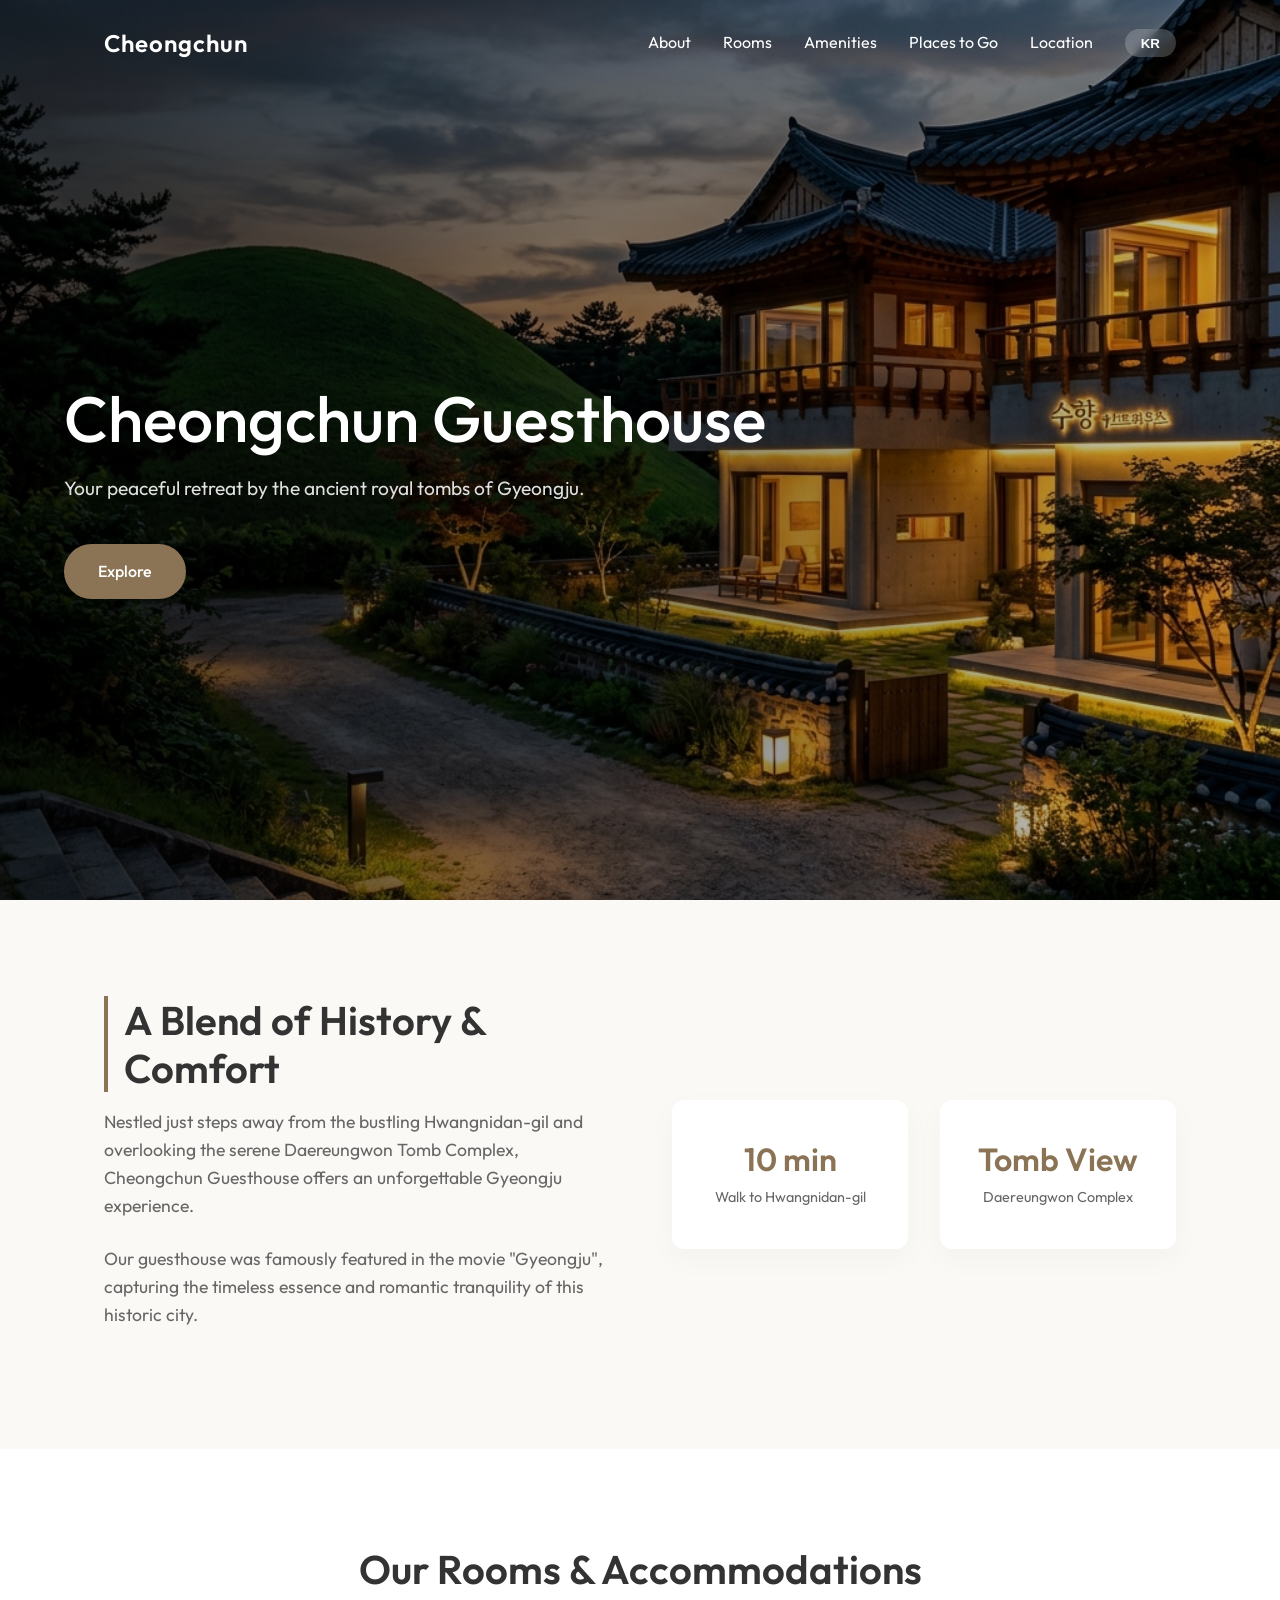
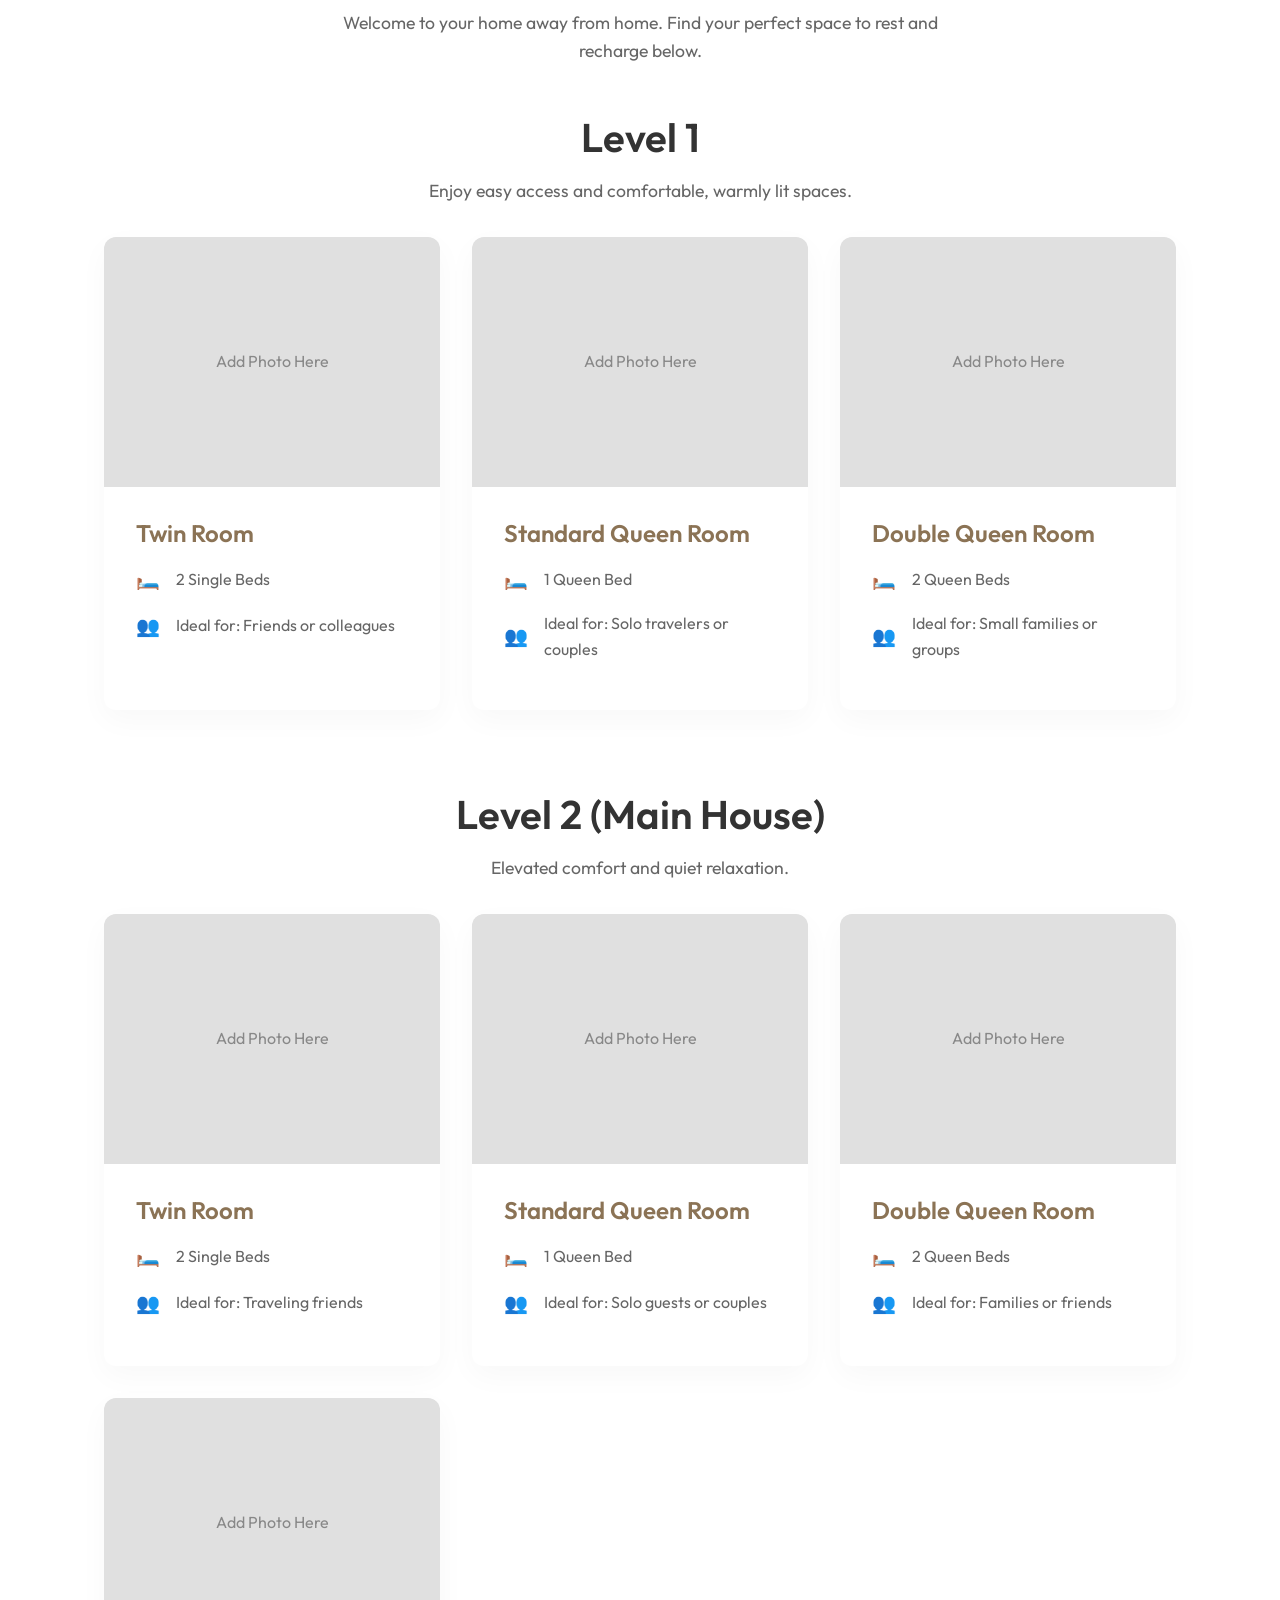
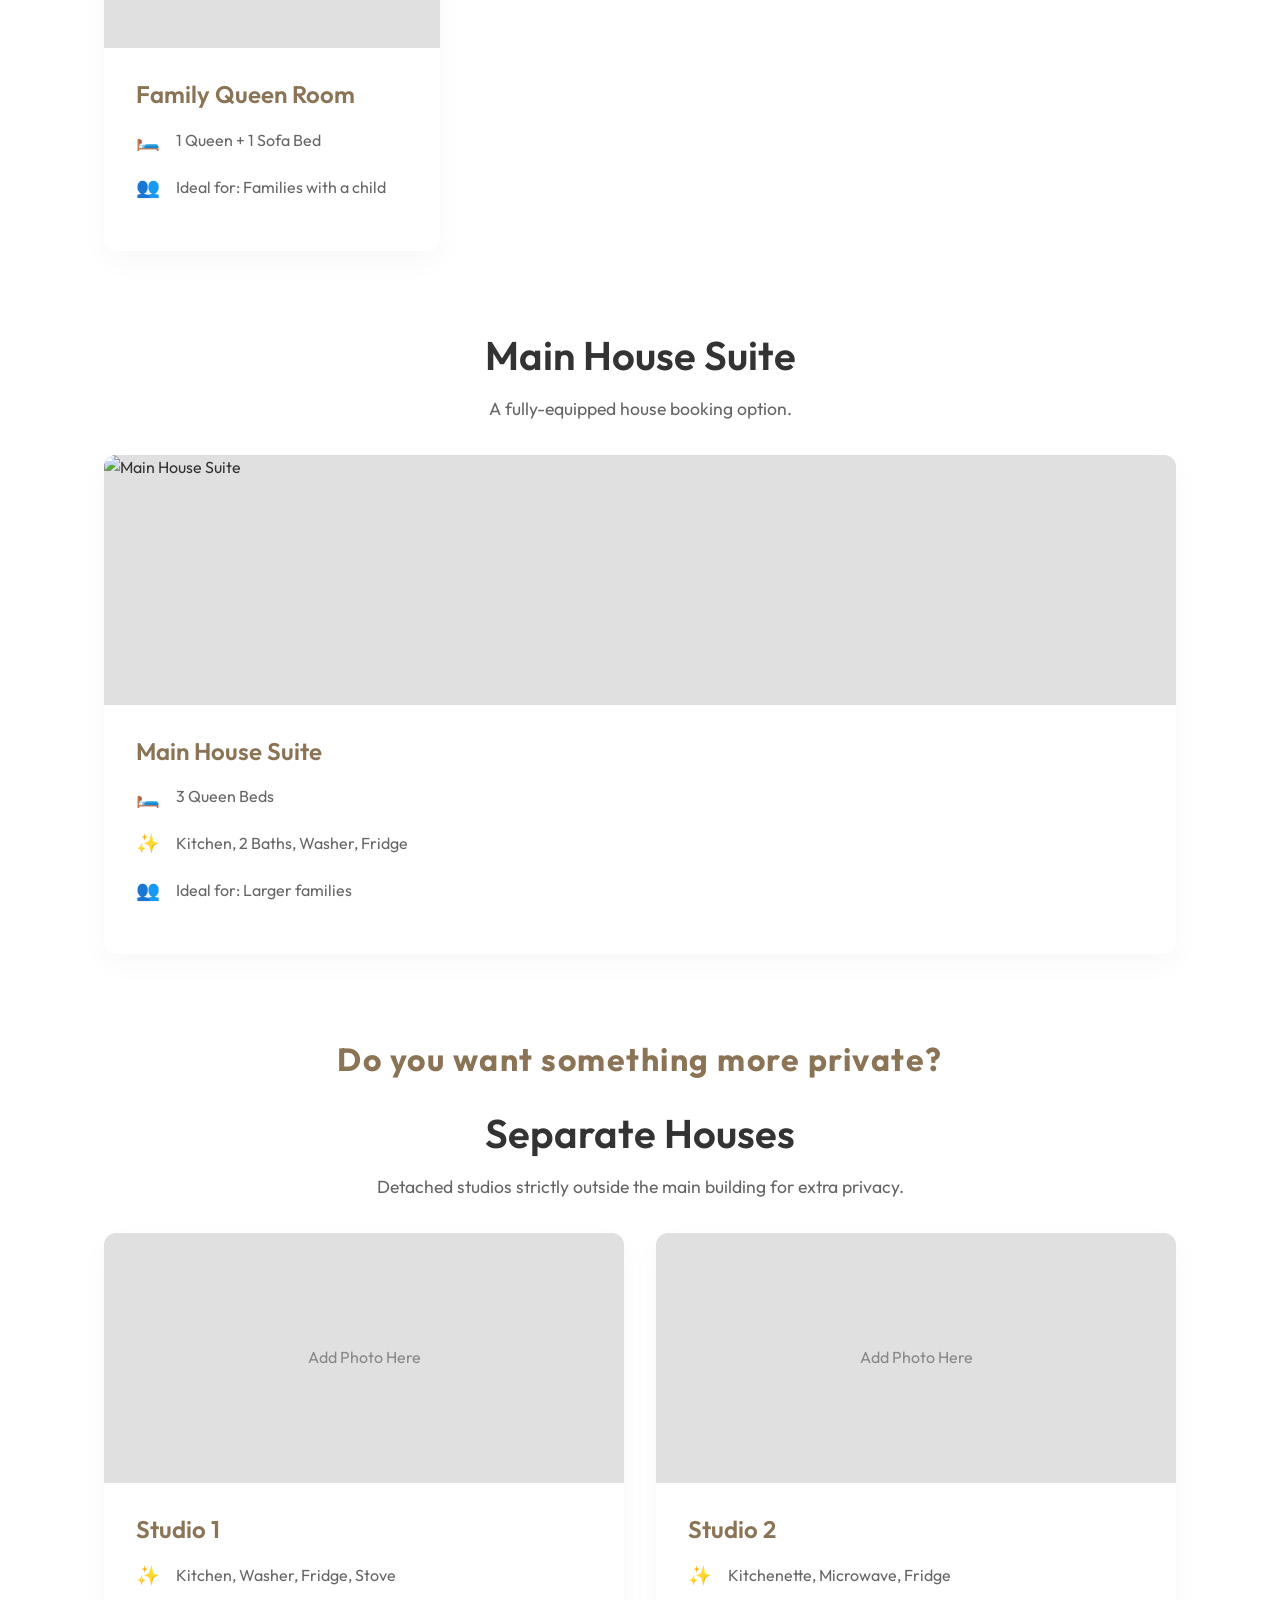
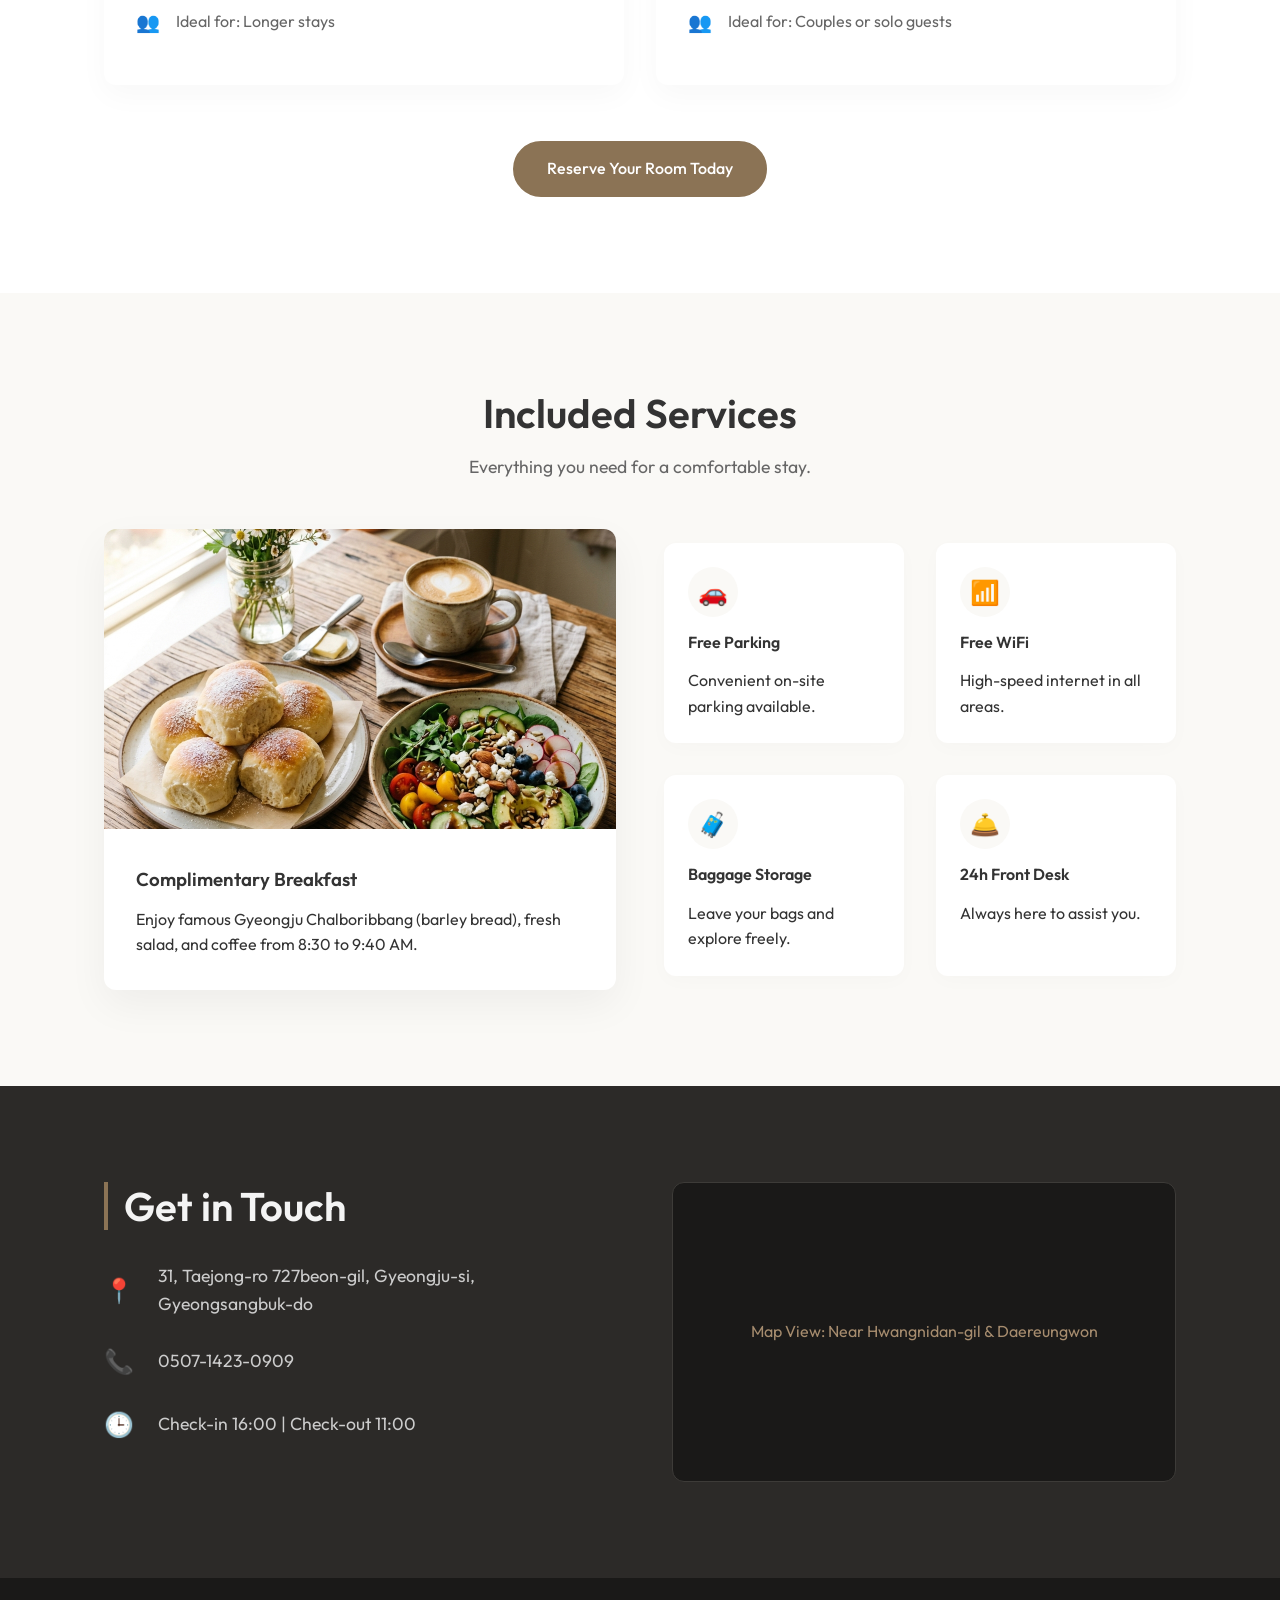
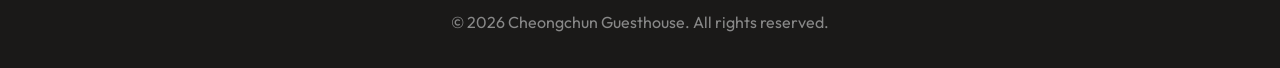
==== index.html @ 479889b6 "feat: Move recommendations to separate tab and link from nav" ====
<!DOCTYPE html>
<html lang="en">

<head>
    <meta charset="UTF-8">
    <meta name="viewport" content="width=device-width, initial-scale=1.0">
    <title>Cheongchun Guesthouse - Gyeongju | 청춘호스텔</title>
    <meta name="description"
        content="A serene, affordable guesthouse with ancient royal tomb views in Gyeongju. 황리단길 근처 가성비 좋은 숙소, 조식 제공.">
    <link rel="preconnect" href="https://fonts.googleapis.com">
    <link rel="preconnect" href="https://fonts.gstatic.com" crossorigin>
    <link
        href="https://fonts.googleapis.com/css2?family=Outfit:wght@300;400;500;600&family=Noto+Sans+KR:wght@300;400;500;700&display=swap"
        rel="stylesheet">
    <link rel="stylesheet" href="styles.css?v=1.1">
</head>

<body>

    <!-- Navigation -->
    <nav class="navbar hidden-on-load">
        <div class="nav-container">
            <div class="logo">
                <span data-i18n="nav.logo">Cheongchun</span>
            </div>
            <div class="nav-links">
                <a href="#about" data-i18n="nav.about">About</a>
                <a href="#rooms" data-i18n="nav.rooms">Rooms</a>
                <a href="#amenities" data-i18n="nav.amenities">Amenities</a>
                <a href="recommendations.html" target="_blank" data-i18n="nav.recom">Places to Go</a>
                <a href="#contact" data-i18n="nav.contact">Location</a>
                <button id="lang-toggle" class="lang-btn">KR</button>
            </div>
            <!-- Mobile Menu Toggle -->
            <button class="mobile-menu-btn" aria-label="Toggle Menu">
                <span></span>
                <span></span>
                <span></span>
            </button>
        </div>
        <!-- Mobile Dropdown -->
        <div class="mobile-nav">
            <a href="#about" data-i18n="nav.about">About</a>
            <a href="#rooms" data-i18n="nav.rooms">Rooms</a>
            <a href="#amenities" data-i18n="nav.amenities">Amenities</a>
            <a href="recommendations.html" target="_blank" data-i18n="nav.recom">Places to Go</a>
            <a href="#contact" data-i18n="nav.contact">Location</a>
        </div>
    </nav>

    <!-- Hero Section -->
    <header class="hero" id="home">
        <div class="hero-bg">
            <img src="assets/hero.png" alt="Cheongchun Guesthouse View" loading="lazy">
            <div class="overlay"></div>
        </div>
        <div class="hero-content">
            <h1 class="fade-up" data-i18n="hero.title">Cheongchun Guesthouse</h1>
            <p class="fade-up delay-1" data-i18n="hero.subtitle">Your peaceful retreat by the ancient royal tombs of
                Gyeongju.</p>
            <a href="#about" class="btn fade-up delay-2" data-i18n="hero.cta">Explore</a>
        </div>
    </header>

    <!-- About Section -->
    <section id="about" class="section about-section">
        <div class="container">
            <div class="about-grid">
                <div class="about-text slide-in-left">
                    <h2 class="section-title" data-i18n="about.title">A Blend of History & Comfort</h2>
                    <p data-i18n="about.p1">Nestled just steps away from the bustling Hwangnidan-gil and overlooking the
                        serene Daereungwon Tomb Complex, Cheongchun Guesthouse offers an unforgettable Gyeongju
                        experience.</p>
                    <p data-i18n="about.p2">Our guesthouse was famously featured in the movie "Gyeongju", capturing the
                        timeless essence and romantic tranquility of this historic city.</p>
                </div>
                <div class="about-stats slide-in-right">
                    <div class="stat-card">
                        <h3 data-i18n="about.stat1.val">10 min</h3>
                        <p data-i18n="about.stat1.label">Walk to Hwangnidan-gil</p>
                    </div>
                    <div class="stat-card">
                        <h3 data-i18n="about.stat2.val">Tomb View</h3>
                        <p data-i18n="about.stat2.label">Daereungwon Complex</p>
                    </div>
                </div>
            </div>
        </div>
    </section>

    <!-- Rooms Section -->
    <section id="rooms" class="section bg-light">
        <div class="container">
            <div class="text-center fade-in">
                <h2 class="section-title" data-i18n="rooms.title">Our Rooms & Accommodations</h2>
                <p class="section-subtitle" data-i18n="rooms.subtitle">Welcome to your home away from home. Find your
                    perfect space to rest and recharge below.</p>
            </div>

            <div class="room-group fade-up">
                <div class="text-center">
                    <h3 class="section-title text-center" data-i18n="rooms.level1.title"
                        style="border-left: none; padding-left: 0;">Level 1</h3>
                    <p class="section-subtitle" data-i18n="rooms.level1.desc" style="margin-bottom: 2rem;">Enjoy easy
                        access and comfortable, warmly lit spaces.</p>
                </div>
                <div class="rooms-grid"
                    style="display: grid; gap: 2rem; grid-template-columns: repeat(auto-fit, minmax(300px, 1fr));">
                    <div class="room-single-card">
                        <div class="room-single-image">
                            <!-- <img src="assets/level1-twin.jpg" alt="Twin Room"> -->
                            <span data-i18n="rooms.img_placeholder">Add Photo Here</span>
                        </div>
                        <div class="room-single-info">
                            <h4 data-i18n="rooms.l1.twin.title">Twin Room</h4>
                            <ul class="room-features" style="margin-bottom: 0;">
                                <li><span class="icon">🛏️</span> <span data-i18n="rooms.l1.twin.beds">2 Single
                                        Beds</span></li>
                                <li><span class="icon">👥</span> <span data-i18n="rooms.l1.twin.ideal">Ideal for:
                                        Friends or colleagues</span></li>
                            </ul>
                        </div>
                    </div>
                    <div class="room-single-card">
                        <div class="room-single-image">
                            <!-- <img src="assets/level1-sq.jpg" alt="Standard Queen Room"> -->
                            <span data-i18n="rooms.img_placeholder">Add Photo Here</span>
                        </div>
                        <div class="room-single-info">
                            <h4 data-i18n="rooms.l1.sq.title">Standard Queen Room</h4>
                            <ul class="room-features" style="margin-bottom: 0;">
                                <li><span class="icon">🛏️</span> <span data-i18n="rooms.l1.sq.beds">1 Queen Bed</span>
                                </li>
                                <li><span class="icon">👥</span> <span data-i18n="rooms.l1.sq.ideal">Ideal for: Solo
                                        travelers or couples</span></li>
                            </ul>
                        </div>
                    </div>
                    <div class="room-single-card">
                        <div class="room-single-image">
                            <!-- <img src="assets/level1-dq.jpg" alt="Double Queen Room"> -->
                            <span data-i18n="rooms.img_placeholder">Add Photo Here</span>
                        </div>
                        <div class="room-single-info">
                            <h4 data-i18n="rooms.l1.dq.title">Double Queen Room</h4>
                            <ul class="room-features" style="margin-bottom: 0;">
                                <li><span class="icon">🛏️</span> <span data-i18n="rooms.l1.dq.beds">2 Queen Beds</span>
                                </li>
                                <li><span class="icon">👥</span> <span data-i18n="rooms.l1.dq.ideal">Ideal for: Small
                                        families or groups</span></li>
                            </ul>
                        </div>
                    </div>
                </div>
            </div>

            <div class="room-group fade-up">
                <div class="text-center">
                    <h3 class="section-title text-center" data-i18n="rooms.level2.title"
                        style="border-left: none; padding-left: 0;">Level 2 (Main House)</h3>
                    <p class="section-subtitle" data-i18n="rooms.level2.desc" style="margin-bottom: 2rem;">Elevated
                        comfort and quiet relaxation.</p>
                </div>
                <div class="rooms-grid"
                    style="display: grid; gap: 2rem; grid-template-columns: repeat(auto-fit, minmax(300px, 1fr));">
                    <div class="room-single-card">
                        <div class="room-single-image">
                            <!-- <img src="assets/level2-twin.jpg" alt="Twin Room"> -->
                            <span data-i18n="rooms.img_placeholder">Add Photo Here</span>
                        </div>
                        <div class="room-single-info">
                            <h4 data-i18n="rooms.l2.twin.title">Twin Room</h4>
                            <ul class="room-features" style="margin-bottom: 0;">
                                <li><span class="icon">🛏️</span> <span data-i18n="rooms.l2.twin.beds">2 Single
                                        Beds</span></li>
                                <li><span class="icon">👥</span> <span data-i18n="rooms.l2.twin.ideal">Ideal for:
                                        Traveling friends</span></li>
                            </ul>
                        </div>
                    </div>
                    <div class="room-single-card">
                        <div class="room-single-image">
                            <!-- <img src="assets/level2-sq.jpg" alt="Standard Queen Room"> -->
                            <span data-i18n="rooms.img_placeholder">Add Photo Here</span>
                        </div>
                        <div class="room-single-info">
                            <h4 data-i18n="rooms.l2.sq.title">Standard Queen Room</h4>
                            <ul class="room-features" style="margin-bottom: 0;">
                                <li><span class="icon">🛏️</span> <span data-i18n="rooms.l2.sq.beds">1 Queen Bed</span>
                                </li>
                                <li><span class="icon">👥</span> <span data-i18n="rooms.l2.sq.ideal">Ideal for: Solo
                                        guests or couples</span></li>
                            </ul>
                        </div>
                    </div>
                    <div class="room-single-card">
                        <div class="room-single-image">
                            <!-- <img src="assets/level2-dq.jpg" alt="Double Queen Room"> -->
                            <span data-i18n="rooms.img_placeholder">Add Photo Here</span>
                        </div>
                        <div class="room-single-info">
                            <h4 data-i18n="rooms.l2.dq.title">Double Queen Room</h4>
                            <ul class="room-features" style="margin-bottom: 0;">
                                <li><span class="icon">🛏️</span> <span data-i18n="rooms.l2.dq.beds">2 Queen Beds</span>
                                </li>
                                <li><span class="icon">👥</span> <span data-i18n="rooms.l2.dq.ideal">Ideal for: Families
                                        or friends</span></li>
                            </ul>
                        </div>
                    </div>
                    <div class="room-single-card">
                        <div class="room-single-image">
                            <!-- <img src="assets/level2-fq.jpg" alt="Family Queen Room"> -->
                            <span data-i18n="rooms.img_placeholder">Add Photo Here</span>
                        </div>
                        <div class="room-single-info">
                            <h4 data-i18n="rooms.l2.fq.title">Family Queen Room</h4>
                            <ul class="room-features" style="margin-bottom: 0;">
                                <li><span class="icon">🛏️</span> <span data-i18n="rooms.l2.fq.beds">1 Queen + 1 Sofa
                                        Bed</span></li>
                                <li><span class="icon">👥</span> <span data-i18n="rooms.l2.fq.ideal">Ideal for: Families
                                        with a child</span></li>
                            </ul>
                        </div>
                    </div>
                </div>
            </div>

            <div class="room-group fade-up">
                <div class="text-center">
                    <h3 class="section-title text-center" data-i18n="rooms.house.title"
                        style="border-left: none; padding-left: 0;">Main House Suite</h3>
                    <p class="section-subtitle" data-i18n="rooms.house.desc" style="margin-bottom: 2rem;">A
                        fully-equipped house booking option.</p>
                </div>
                <div class="rooms-grid"
                    style="display: grid; gap: 2rem; grid-template-columns: repeat(auto-fit, minmax(300px, 1fr));">
                    <div class="room-single-card">
                        <div class="room-single-image">
                            <img src="assets/cat.png" alt="Main House Suite">
                            <span data-i18n="rooms.img_placeholder">Add Photo Here</span>
                        </div>
                        <div class="room-single-info">
                            <h4 data-i18n="rooms.house.title">Main House Suite</h4>
                            <ul class="room-features" style="margin-bottom: 0;">
                                <li><span class="icon">🛏️</span> <span data-i18n="rooms.house.beds">3 Queen Beds</span>
                                </li>
                                <li><span class="icon">✨</span> <span data-i18n="rooms.house.feats">Kitchen, 2 Baths,
                                        Washer, Fridge</span></li>
                                <li><span class="icon">👥</span> <span data-i18n="rooms.house.ideal">Ideal for: Larger
                                        families</span></li>
                            </ul>
                        </div>
                    </div>
                </div>
            </div>

            <div class="room-group fade-up" style="margin-bottom: 0; margin-top: 4rem;">
                <div class="text-center">
                    <p style="font-size: 2rem; color: var(--primary); font-weight: 700; letter-spacing: 1.5px; margin-bottom: 1.5rem;"
                        data-i18n="rooms.separate.prompt">Do you want something more private?</p>
                    <h3 class="section-title text-center" data-i18n="rooms.separate.title"
                        style="border-left: none; padding-left: 0;">Separate Houses</h3>
                    <p class="section-subtitle" data-i18n="rooms.separate.desc" style="margin-bottom: 2rem;">Detached
                        studios strictly outside the main building for extra privacy.</p>
                </div>
                <div class="rooms-grid"
                    style="display: grid; gap: 2rem; grid-template-columns: repeat(auto-fit, minmax(300px, 1fr));">
                    <div class="room-single-card">
                        <div class="room-single-image">
                            <!-- <img src="assets/studio1.jpg" alt="Studio 1"> -->
                            <span data-i18n="rooms.img_placeholder">Add Photo Here</span>
                        </div>
                        <div class="room-single-info">
                            <h4 data-i18n="rooms.sep.s1.title">Studio 1</h4>
                            <ul class="room-features" style="margin-bottom: 0;">
                                <li><span class="icon">✨</span> <span data-i18n="rooms.sep.s1.feats">Kitchen, Washer,
                                        Fridge, Stove</span></li>
                                <li><span class="icon">👥</span> <span data-i18n="rooms.sep.s1.ideal">Ideal for: Longer
                                        stays</span></li>
                            </ul>
                        </div>
                    </div>
                    <div class="room-single-card">
                        <div class="room-single-image">
                            <!-- <img src="assets/studio2.jpg" alt="Studio 2"> -->
                            <span data-i18n="rooms.img_placeholder">Add Photo Here</span>
                        </div>
                        <div class="room-single-info">
                            <h4 data-i18n="rooms.sep.s2.title">Studio 2</h4>
                            <ul class="room-features" style="margin-bottom: 0;">
                                <li><span class="icon">✨</span> <span data-i18n="rooms.sep.s2.feats">Kitchenette,
                                        Microwave, Fridge</span></li>
                                <li><span class="icon">👥</span> <span data-i18n="rooms.sep.s2.ideal">Ideal for: Couples
                                        or solo guests</span></li>
                            </ul>
                        </div>
                    </div>
                </div>
            </div>

            <div class="text-center mt-4 fade-up delay-1">
                <a href="#contact" class="btn" style="margin-top: 2rem;" data-i18n="rooms.book_btn">Reserve Your Room
                    Today</a>
            </div>
        </div>
    </section>

    <!-- Amenities Section -->
    <section id="amenities" class="section">
        <div class="container">
            <div class="text-center fade-in">
                <h2 class="section-title" data-i18n="amenities.title">Included Services</h2>
                <p class="section-subtitle" data-i18n="amenities.subtitle">Everything you need for a comfortable stay.
                </p>
            </div>

            <div class="amenities-grid">
                <!-- Breakfast Card -->
                <div class="amenity-card fade-up">
                    <img src="assets/breakfast.png" alt="Free Breakfast" class="amenity-img" loading="lazy">
                    <div class="amenity-info">
                        <h3 data-i18n="amenities.bf.title">Complimentary Breakfast</h3>
                        <p data-i18n="amenities.bf.desc">Enjoy famous Gyeongju Chalboribbang (barley bread), fresh
                            salad, and coffee from 8:30 to 9:40 AM.</p>
                    </div>
                </div>

                <div class="amenities-list fade-up delay-1">
                    <div class="amenity-item">
                        <div class="icon-circle">🚗</div>
                        <h4 data-i18n="amenities.list1.title">Free Parking</h4>
                        <p data-i18n="amenities.list1.desc">Convenient on-site parking available.</p>
                    </div>
                    <div class="amenity-item">
                        <div class="icon-circle">📶</div>
                        <h4 data-i18n="amenities.list2.title">Free WiFi</h4>
                        <p data-i18n="amenities.list2.desc">High-speed internet in all areas.</p>
                    </div>
                    <div class="amenity-item">
                        <div class="icon-circle">🧳</div>
                        <h4 data-i18n="amenities.list3.title">Baggage Storage</h4>
                        <p data-i18n="amenities.list3.desc">Leave your bags and explore freely.</p>
                    </div>
                    <div class="amenity-item">
                        <div class="icon-circle">🛎️</div>
                        <h4 data-i18n="amenities.list4.title">24h Front Desk</h4>
                        <p data-i18n="amenities.list4.desc">Always here to assist you.</p>
                    </div>
                </div>
            </div>
        </div>
    </section>

    <!-- Contact & Location Section -->
    <section id="contact" class="section bg-dark text-light">
        <div class="container">
            <div class="contact-grid">
                <div class="contact-info fade-up">
                    <h2 class="section-title text-light" data-i18n="contact.title">Get in Touch</h2>
                    <ul class="contact-list">
                        <li>
                            <span class="icon">📍</span>
                            <span data-i18n="contact.address">31, Taejong-ro 727beon-gil, Gyeongju-si,
                                Gyeongsangbuk-do</span>
                        </li>
                        <li>
                            <span class="icon">📞</span>
                            <span>0507-1423-0909</span>
                        </li>
                        <li>
                            <span class="icon">🕒</span>
                            <span data-i18n="contact.time">Check-in 16:00 | Check-out 11:00</span>
                        </li>
                    </ul>
                </div>
                <div class="map-container fade-up delay-1">
                    <!-- Placeholder map styling to avoid real API keys -->
                    <div class="map-placeholder">
                        <span data-i18n="contact.map">Map View: Near Hwangnidan-gil & Daereungwon</span>
                    </div>
                </div>
            </div>
        </div>
    </section>

    <!-- Footer -->
    <footer class="footer">
        <div class="container text-center">
            <p>&copy; <span id="year"></span> Cheongchun Guesthouse. All rights reserved.</p>
        </div>
    </footer>

    <script src="script.js"></script>
</body>

</html>
---- styles.css ----
/* Base Variables */
:root {
    --primary: #8b7355;      /* Warm Wood accent */
    --primary-light: #a68c6e;
    --primary-dark: #6e5a42;
    --bg-main: #faf9f6;      /* Serene Ivory */
    --bg-light: #ffffff;
    --bg-dark: #2c2a28;      /* Deep Slate for footer/contact */
    --text-main: #333333;
    --text-light: #666666;
    --text-inverse: #f4f4f4;
    
    --font-en: 'Outfit', sans-serif;
    --font-kr: 'Noto Sans KR', sans-serif;
    
    --transition: 0.4s cubic-bezier(0.25, 0.8, 0.25, 1);
    --border-radius: 12px;
}

* {
    margin: 0;
    padding: 0;
    box-sizing: border-box;
}

html {
    scroll-behavior: smooth;
}

body {
    font-family: var(--font-en); /* Fallbacks combined in elements if needed */
    color: var(--text-main);
    background-color: var(--bg-main);
    line-height: 1.6;
    overflow-x: hidden;
}

.kr-mode {
    font-family: var(--font-kr);
}
.kr-mode .nav-links a {
    font-weight: 500;
}

/* Typography Utilities */
h1, h2, h3, h4 {
    font-weight: 600;
    margin-bottom: 1rem;
    line-height: 1.2;
}

.text-center { text-align: center; }
.text-light { color: var(--text-inverse); }
.mt-4 { margin-top: 1.5rem; }

/* Container */
.container {
    max-width: 1200px;
    margin: 0 auto;
    padding: 0 5%;
}

.section {
    padding: 6rem 0;
}

.section-title {
    font-size: 2.5rem;
    margin-bottom: 1rem;
    border-left: 4px solid var(--primary);
    padding-left: 1rem;
}
.text-center .section-title {
    border-left: none;
    padding-left: 0;
}

.section-subtitle {
    color: var(--text-light);
    font-size: 1.1rem;
    max-width: 600px;
    margin: 0 auto 3rem auto;
}

/* Backgrounds */
.bg-light { background-color: var(--bg-light); }
.bg-dark { background-color: var(--bg-dark); }

/* Buttons */
.btn {
    display: inline-block;
    padding: 0.8rem 2rem;
    background-color: var(--primary);
    color: white;
    text-decoration: none;
    border-radius: 50px;
    font-weight: 500;
    transition: var(--transition);
    border: 2px solid var(--primary);
    cursor: pointer;
}

.btn:hover {
    background-color: transparent;
    color: var(--primary);
}

.outline-btn {
    background-color: transparent;
    color: var(--primary);
}
.outline-btn:hover {
    background-color: var(--primary);
    color: white;
}

/* Navigation */
.navbar {
    position: fixed;
    top: 0;
    left: 0;
    width: 100%;
    z-index: 1000;
    transition: var(--transition);
    padding: 1.5rem 0;
}

.navbar.scrolled {
    background: rgba(255, 255, 255, 0.9);
    backdrop-filter: blur(10px);
    padding: 1rem 0;
    box-shadow: 0 4px 20px rgba(0,0,0,0.05);
}

.navbar.scrolled .logo,
.navbar.scrolled .nav-links a,
.navbar.scrolled .lang-btn {
    color: var(--text-main);
}

.nav-container {
    display: flex;
    justify-content: space-between;
    align-items: center;
    max-width: 1200px;
    margin: 0 auto;
    padding: 0 5%;
}

.logo {
    font-size: 1.5rem;
    font-weight: 600;
    color: white;
    letter-spacing: 1px;
    transition: var(--transition);
}

.nav-links {
    display: flex;
    align-items: center;
    gap: 2rem;
}

.nav-links a {
    color: white;
    text-decoration: none;
    font-weight: 400;
    transition: var(--transition);
    position: relative;
}

.nav-links a::after {
    content: '';
    position: absolute;
    bottom: -5px;
    left: 0;
    width: 0;
    height: 2px;
    background-color: var(--primary);
    transition: var(--transition);
}

.nav-links a:hover::after {
    width: 100%;
}

.lang-btn {
    background: rgba(255,255,255,0.2);
    border: none;
    color: white;
    padding: 0.4rem 1rem;
    border-radius: 20px;
    cursor: pointer;
    font-weight: 600;
    backdrop-filter: blur(5px);
    transition: var(--transition);
}
.navbar.scrolled .lang-btn {
    background: rgba(0,0,0,0.05);
}
.lang-btn:hover {
    background: var(--primary);
    color: white !important;
}

.mobile-menu-btn {
    display: none;
    background: none;
    border: none;
    cursor: pointer;
}
.mobile-menu-btn span {
    display: block;
    width: 25px;
    height: 3px;
    background-color: white;
    margin: 5px 0;
    transition: var(--transition);
}
.navbar.scrolled .mobile-menu-btn span { background-color: var(--text-main); }

.mobile-nav {
    position: absolute;
    top: 100%;
    left: 0;
    width: 100%;
    background: white;
    padding: 1rem 5%;
    display: none;
    box-shadow: 0 10px 20px rgba(0,0,0,0.05);
}
.mobile-nav.active {
    display: flex;
    flex-direction: column;
    gap: 1.5rem;
}
.mobile-nav a {
    color: var(--text-main);
    text-decoration: none;
    font-weight: 500;
}

/* Hero Section */
.hero {
    height: 100vh;
    position: relative;
    display: flex;
    align-items: center;
    padding: 0 5%;
}

.hero-bg {
    position: absolute;
    top: 0;
    left: 0;
    width: 100%;
    height: 100%;
    z-index: -1;
}

.hero-bg img {
    width: 100%;
    height: 100%;
    object-fit: cover;
}

.overlay {
    position: absolute;
    top: 0;
    left: 0;
    width: 100%;
    height: 100%;
    background: linear-gradient(to right, rgba(0,0,0,0.7), rgba(0,0,0,0.2));
}

.hero-content {
    max-width: 800px;
    color: white;
    margin-top: 5rem;
}

.hero-content h1 {
    font-size: 4rem;
    margin-bottom: 1rem;
    font-weight: 500;
}

.hero-content p {
    font-size: 1.2rem;
    margin-bottom: 2.5rem;
    color: #e0e0e0;
}

/* About Section */
.about-grid {
    display: grid;
    grid-template-columns: 1fr 1fr;
    gap: 4rem;
    align-items: center;
}

.about-text p {
    margin-bottom: 1.5rem;
    color: var(--text-light);
    font-size: 1.1rem;
}

.about-stats {
    display: grid;
    grid-template-columns: 1fr 1fr;
    gap: 2rem;
}

.stat-card {
    background: white;
    padding: 2.5rem 1.5rem;
    border-radius: var(--border-radius);
    text-align: center;
    box-shadow: 0 10px 30px rgba(0,0,0,0.03);
    transition: var(--transition);
}

.stat-card:hover {
    transform: translateY(-10px);
    box-shadow: 0 15px 40px rgba(0,0,0,0.08);
}

.stat-card h3 {
    font-size: 2rem;
    color: var(--primary);
    margin-bottom: 0.5rem;
}

.stat-card p {
    color: var(--text-light);
    font-size: 0.9rem;
}

/* Rooms Section */
.room-showcase {
    display: grid;
    grid-template-columns: 3fr 2fr;
    background: white;
    border-radius: var(--border-radius);
    overflow: hidden;
    box-shadow: 0 15px 40px rgba(0,0,0,0.05);
}

.room-image {
    height: 450px;
    overflow: hidden;
}

.room-image img {
    width: 100%;
    height: 100%;
    object-fit: cover;
    transition: transform 0.8s ease;
}

.room-showcase:hover .room-image img {
    transform: scale(1.05);
}

.room-details {
    padding: 3rem;
    display: flex;
    flex-direction: column;
    justify-content: center;
}

.room-details h3 {
    font-size: 2rem;
    margin-bottom: 0.5rem;
}

.price {
    color: var(--primary);
    font-weight: 500;
    font-size: 1.2rem;
    margin-bottom: 2rem;
}

.room-features {
    list-style: none;
    margin-bottom: 2rem;
}

.room-features li {
    display: flex;
    align-items: center;
    margin-bottom: 1rem;
    color: var(--text-light);
}

.room-features .icon {
    margin-right: 1rem;
    font-size: 1.2rem;
}

.room-group {
    margin-bottom: 5rem;
}

.room-single-card {
    background: white;
    border-radius: var(--border-radius);
    overflow: hidden;
    box-shadow: 0 10px 30px rgba(0,0,0,0.03);
    transition: var(--transition);
}

.room-single-card:hover {
    transform: translateY(-5px);
    box-shadow: 0 15px 40px rgba(0,0,0,0.08);
}

.room-single-image {
    min-height: 250px;
    background: #e0e0e0;
    position: relative;
    overflow: hidden;
}

.room-single-image span {
    position: absolute;
    top: 50%;
    left: 50%;
    transform: translate(-50%, -50%);
    z-index: 1;
    color: #888;
}

.room-single-image img ~ span {
    display: none;
}

.room-single-image img {
    width: 100%;
    height: auto;
    display: block;
    position: relative;
    z-index: 2;
    transition: transform 0.8s ease;
}

.room-single-card:hover .room-single-image img {
    transform: scale(1.05);
}

.room-single-info {
    padding: 2rem;
}

.room-single-info h4 {
    color: var(--primary);
    font-size: 1.5rem;
    margin-bottom: 1rem;
}

/* Amenities */
.amenities-grid {
    display: grid;
    grid-template-columns: 1fr 1fr;
    gap: 3rem;
    align-items: center;
}

.amenity-card {
    background: white;
    border-radius: var(--border-radius);
    overflow: hidden;
    box-shadow: 0 15px 40px rgba(0,0,0,0.05);
}

.amenity-img {
    width: 100%;
    height: 300px;
    object-fit: cover;
}

.amenity-info {
    padding: 2rem;
}

.amenities-list {
    display: grid;
    grid-template-columns: 1fr 1fr;
    gap: 2rem;
}

.amenity-item {
    background: white;
    padding: 1.5rem;
    border-radius: var(--border-radius);
    box-shadow: 0 5px 20px rgba(0,0,0,0.02);
    transition: var(--transition);
}
.amenity-item:hover {
    transform: translateY(-5px);
}

.icon-circle {
    width: 50px;
    height: 50px;
    background: var(--bg-main);
    border-radius: 50%;
    display: flex;
    align-items: center;
    justify-content: center;
    font-size: 1.5rem;
    margin-bottom: 1rem;
    color: var(--primary);
}

/* Contact */
.contact-grid {
    display: grid;
    grid-template-columns: 1fr 1fr;
    gap: 4rem;
}

.contact-list {
    list-style: none;
    margin-top: 2rem;
}

.contact-list li {
    display: flex;
    align-items: center;
    margin-bottom: 1.5rem;
    font-size: 1.1rem;
    color: #cccccc;
}

.contact-list .icon {
    font-size: 1.5rem;
    margin-right: 1.5rem;
    color: var(--primary-light);
}

.map-placeholder {
    width: 100%;
    height: 300px;
    background: #1a1918;
    border-radius: var(--border-radius);
    display: flex;
    align-items: center;
    justify-content: center;
    color: var(--primary-light);
    border: 1px solid #3d3b38;
}

/* Footer */
.footer {
    padding: 2rem 0;
    background: #1a1918;
    color: #888;
}

/* Animations */
.fade-up {
    opacity: 0;
    transform: translateY(30px);
    transition: opacity 0.8s ease, transform 0.8s ease;
}
.fade-in {
    opacity: 0;
    transition: opacity 1s ease;
}
.slide-in-left {
    opacity: 0;
    transform: translateX(-50px);
    transition: opacity 0.8s ease, transform 0.8s ease;
}
.slide-in-right {
    opacity: 0;
    transform: translateX(50px);
    transition: opacity 0.8s ease, transform 0.8s ease;
}

.fade-up.visible, .fade-in.visible, .slide-in-left.visible, .slide-in-right.visible {
    opacity: 1;
    transform: translate(0);
}

.delay-1 { transition-delay: 0.2s; }
.delay-2 { transition-delay: 0.4s; }


/* Responsive */
@media (max-width: 900px) {
    .about-grid, .room-showcase, .amenities-grid, .contact-grid {
        grid-template-columns: 1fr;
    }
    .room-image { height: 300px; }
    .hero-content h1 { font-size: 3rem; }
}

@media (max-width: 768px) {
    .nav-links { display: none; }
    .mobile-menu-btn { display: block; }
    .hero-content h1 { font-size: 2.5rem; }
}
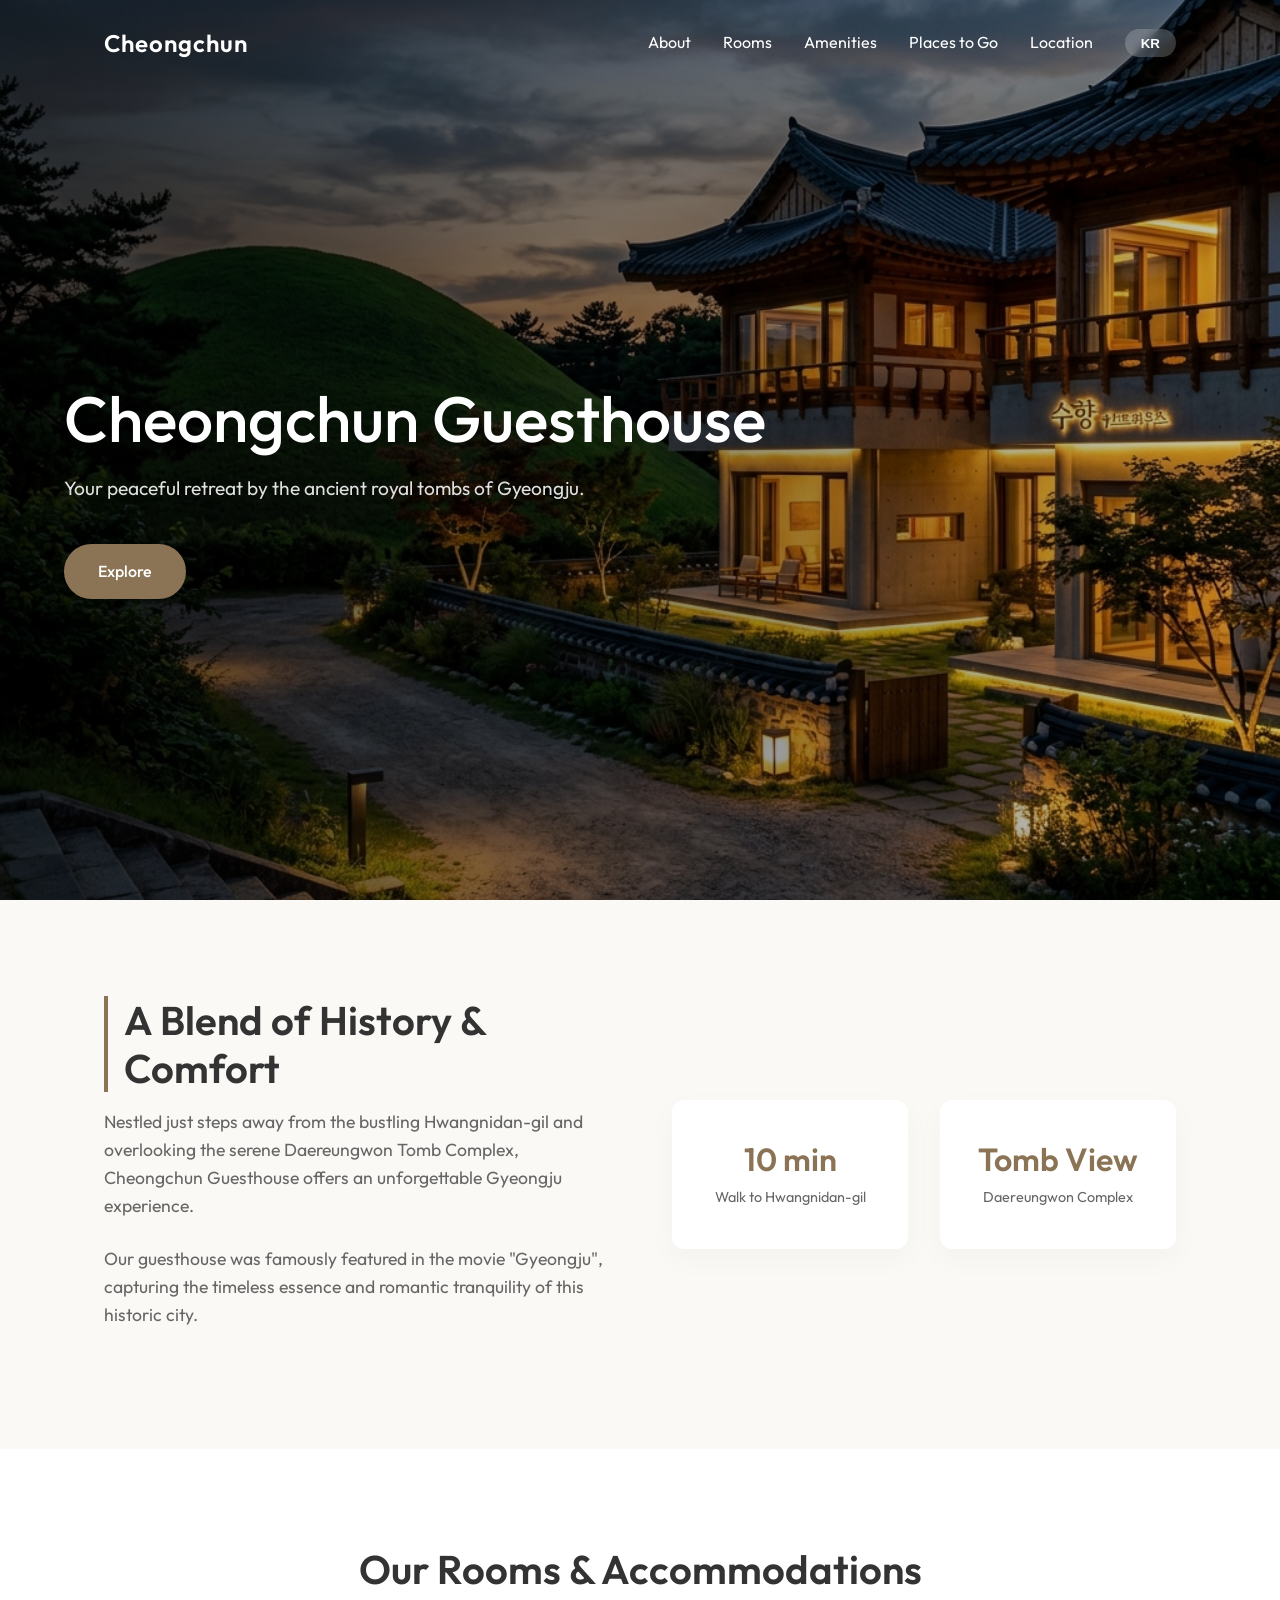
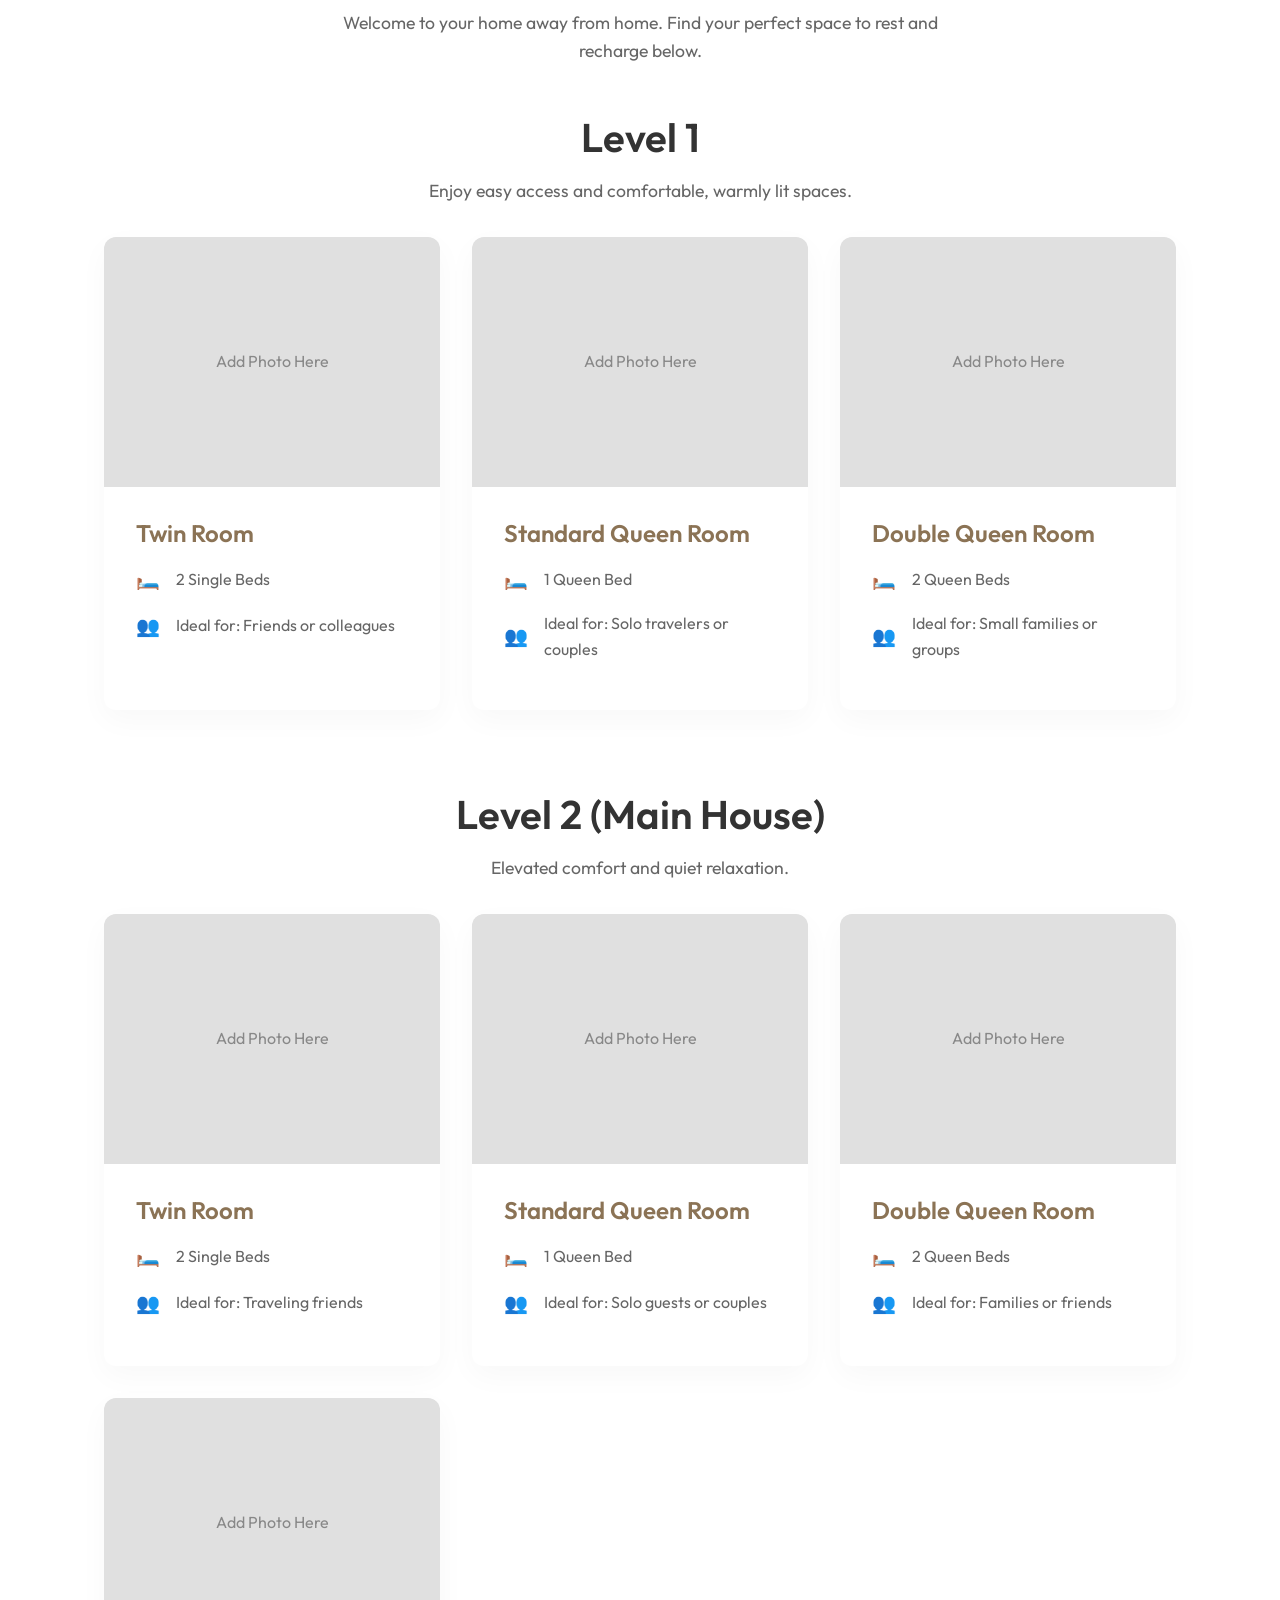
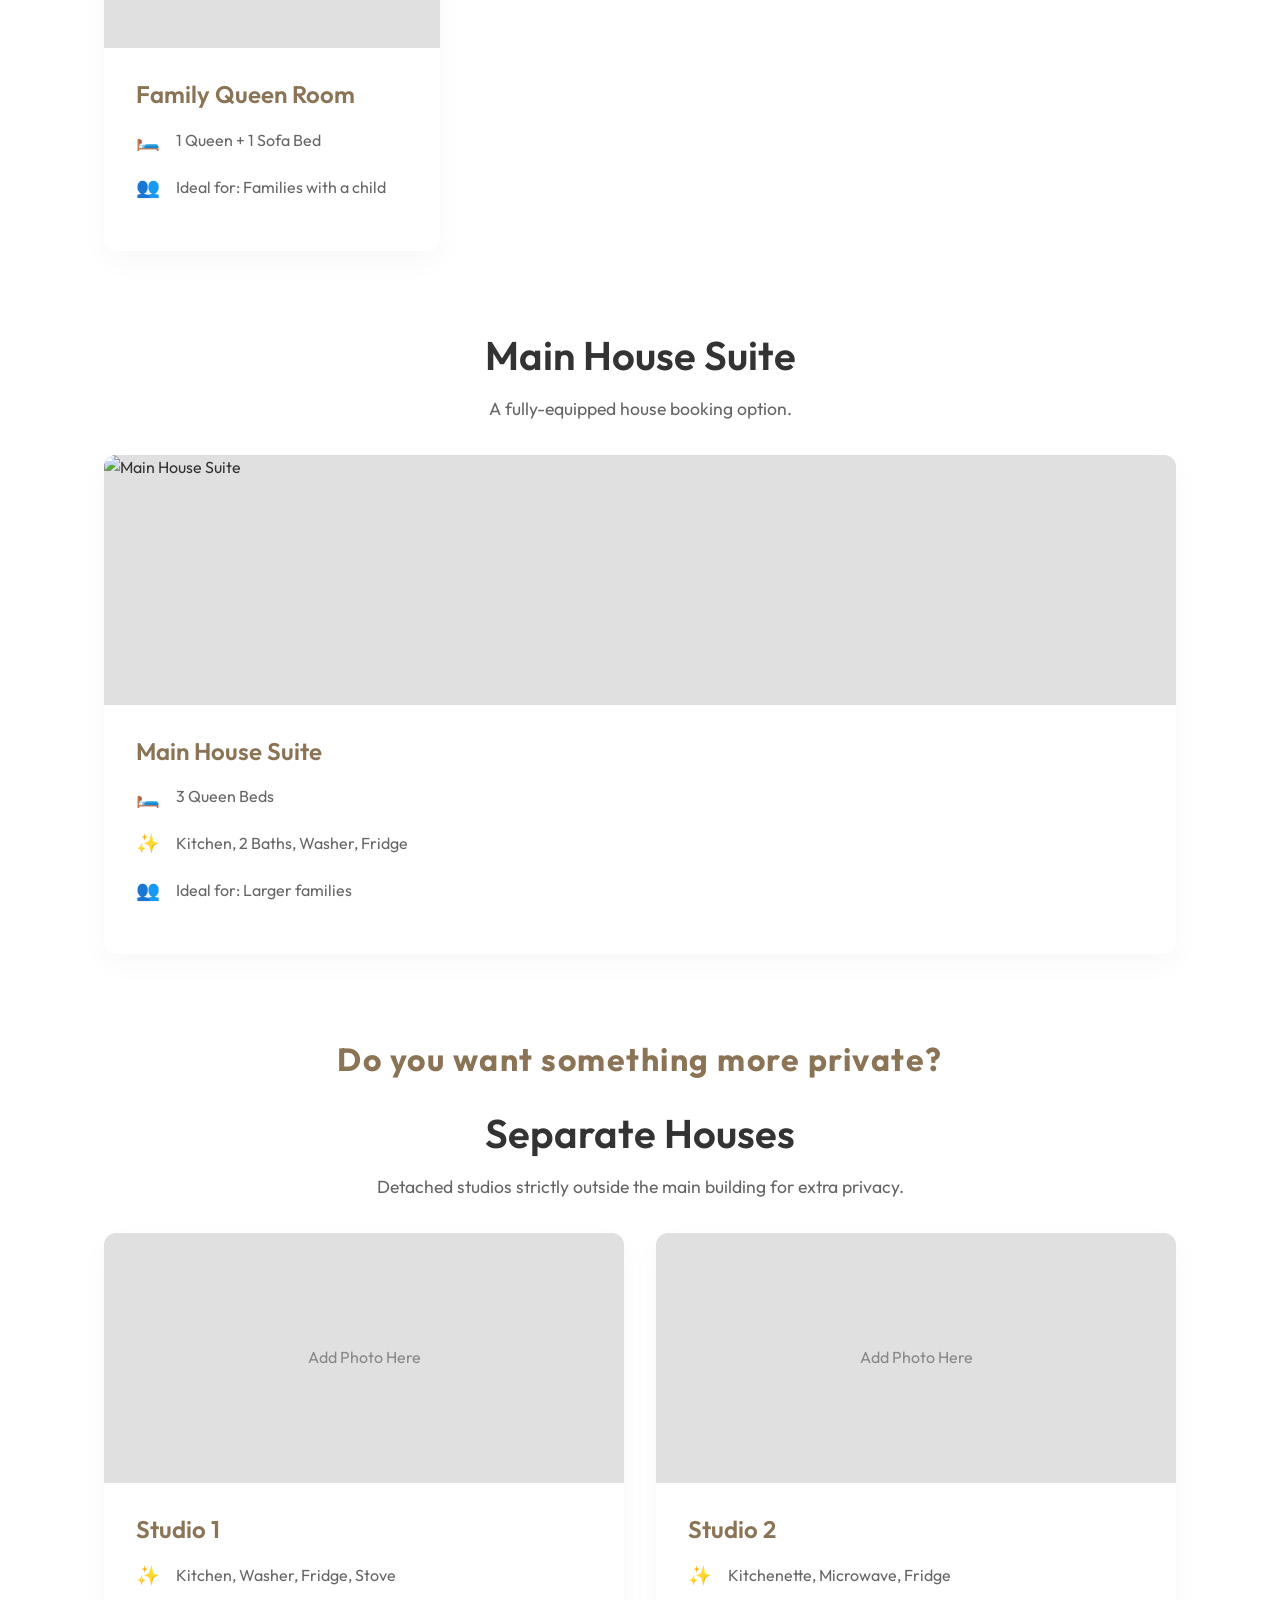
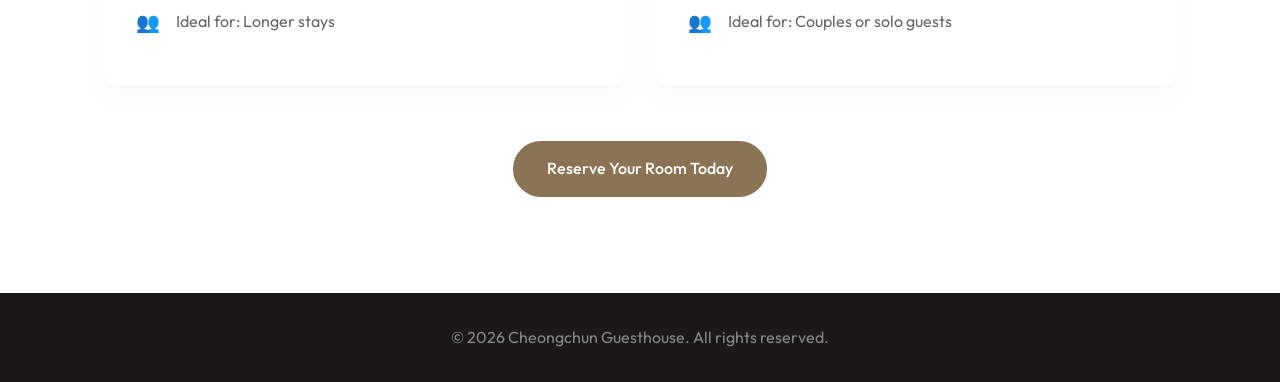
==== commit af9b6cc3: "refactor: restructure repo to multi-page architecture" ====
--- a/index.html
+++ b/index.html
@@ -26,9 +26,9 @@
             <div class="nav-links">
                 <a href="#about" data-i18n="nav.about">About</a>
                 <a href="#rooms" data-i18n="nav.rooms">Rooms</a>
-                <a href="#amenities" data-i18n="nav.amenities">Amenities</a>
-                <a href="recommendations.html" target="_blank" data-i18n="nav.recom">Places to Go</a>
-                <a href="#contact" data-i18n="nav.contact">Location</a>
+                <a href="amenities.html" data-i18n="nav.amenities">Amenities</a>
+                <a href="recommendations.html" data-i18n="nav.recom">Places to Go</a>
+                <a href="contact.html" data-i18n="nav.contact">Location</a>
                 <button id="lang-toggle" class="lang-btn">KR</button>
             </div>
             <!-- Mobile Menu Toggle -->
@@ -42,9 +42,9 @@
         <div class="mobile-nav">
             <a href="#about" data-i18n="nav.about">About</a>
             <a href="#rooms" data-i18n="nav.rooms">Rooms</a>
-            <a href="#amenities" data-i18n="nav.amenities">Amenities</a>
-            <a href="recommendations.html" target="_blank" data-i18n="nav.recom">Places to Go</a>
-            <a href="#contact" data-i18n="nav.contact">Location</a>
+            <a href="amenities.html" data-i18n="nav.amenities">Amenities</a>
+            <a href="recommendations.html" data-i18n="nav.recom">Places to Go</a>
+            <a href="contact.html" data-i18n="nav.contact">Location</a>
         </div>
     </nav>
 
@@ -306,84 +306,6 @@
         </div>
     </section>
 
-    <!-- Amenities Section -->
-    <section id="amenities" class="section">
-        <div class="container">
-            <div class="text-center fade-in">
-                <h2 class="section-title" data-i18n="amenities.title">Included Services</h2>
-                <p class="section-subtitle" data-i18n="amenities.subtitle">Everything you need for a comfortable stay.
-                </p>
-            </div>
-
-            <div class="amenities-grid">
-                <!-- Breakfast Card -->
-                <div class="amenity-card fade-up">
-                    <img src="assets/breakfast.png" alt="Free Breakfast" class="amenity-img" loading="lazy">
-                    <div class="amenity-info">
-                        <h3 data-i18n="amenities.bf.title">Complimentary Breakfast</h3>
-                        <p data-i18n="amenities.bf.desc">Enjoy famous Gyeongju Chalboribbang (barley bread), fresh
-                            salad, and coffee from 8:30 to 9:40 AM.</p>
-                    </div>
-                </div>
-
-                <div class="amenities-list fade-up delay-1">
-                    <div class="amenity-item">
-                        <div class="icon-circle">🚗</div>
-                        <h4 data-i18n="amenities.list1.title">Free Parking</h4>
-                        <p data-i18n="amenities.list1.desc">Convenient on-site parking available.</p>
-                    </div>
-                    <div class="amenity-item">
-                        <div class="icon-circle">📶</div>
-                        <h4 data-i18n="amenities.list2.title">Free WiFi</h4>
-                        <p data-i18n="amenities.list2.desc">High-speed internet in all areas.</p>
-                    </div>
-                    <div class="amenity-item">
-                        <div class="icon-circle">🧳</div>
-                        <h4 data-i18n="amenities.list3.title">Baggage Storage</h4>
-                        <p data-i18n="amenities.list3.desc">Leave your bags and explore freely.</p>
-                    </div>
-                    <div class="amenity-item">
-                        <div class="icon-circle">🛎️</div>
-                        <h4 data-i18n="amenities.list4.title">24h Front Desk</h4>
-                        <p data-i18n="amenities.list4.desc">Always here to assist you.</p>
-                    </div>
-                </div>
-            </div>
-        </div>
-    </section>
-
-    <!-- Contact & Location Section -->
-    <section id="contact" class="section bg-dark text-light">
-        <div class="container">
-            <div class="contact-grid">
-                <div class="contact-info fade-up">
-                    <h2 class="section-title text-light" data-i18n="contact.title">Get in Touch</h2>
-                    <ul class="contact-list">
-                        <li>
-                            <span class="icon">📍</span>
-                            <span data-i18n="contact.address">31, Taejong-ro 727beon-gil, Gyeongju-si,
-                                Gyeongsangbuk-do</span>
-                        </li>
-                        <li>
-                            <span class="icon">📞</span>
-                            <span>0507-1423-0909</span>
-                        </li>
-                        <li>
-                            <span class="icon">🕒</span>
-                            <span data-i18n="contact.time">Check-in 16:00 | Check-out 11:00</span>
-                        </li>
-                    </ul>
-                </div>
-                <div class="map-container fade-up delay-1">
-                    <!-- Placeholder map styling to avoid real API keys -->
-                    <div class="map-placeholder">
-                        <span data-i18n="contact.map">Map View: Near Hwangnidan-gil & Daereungwon</span>
-                    </div>
-                </div>
-            </div>
-        </div>
-    </section>
-
     <!-- Footer -->
     <footer class="footer">
         <div class="container text-center">
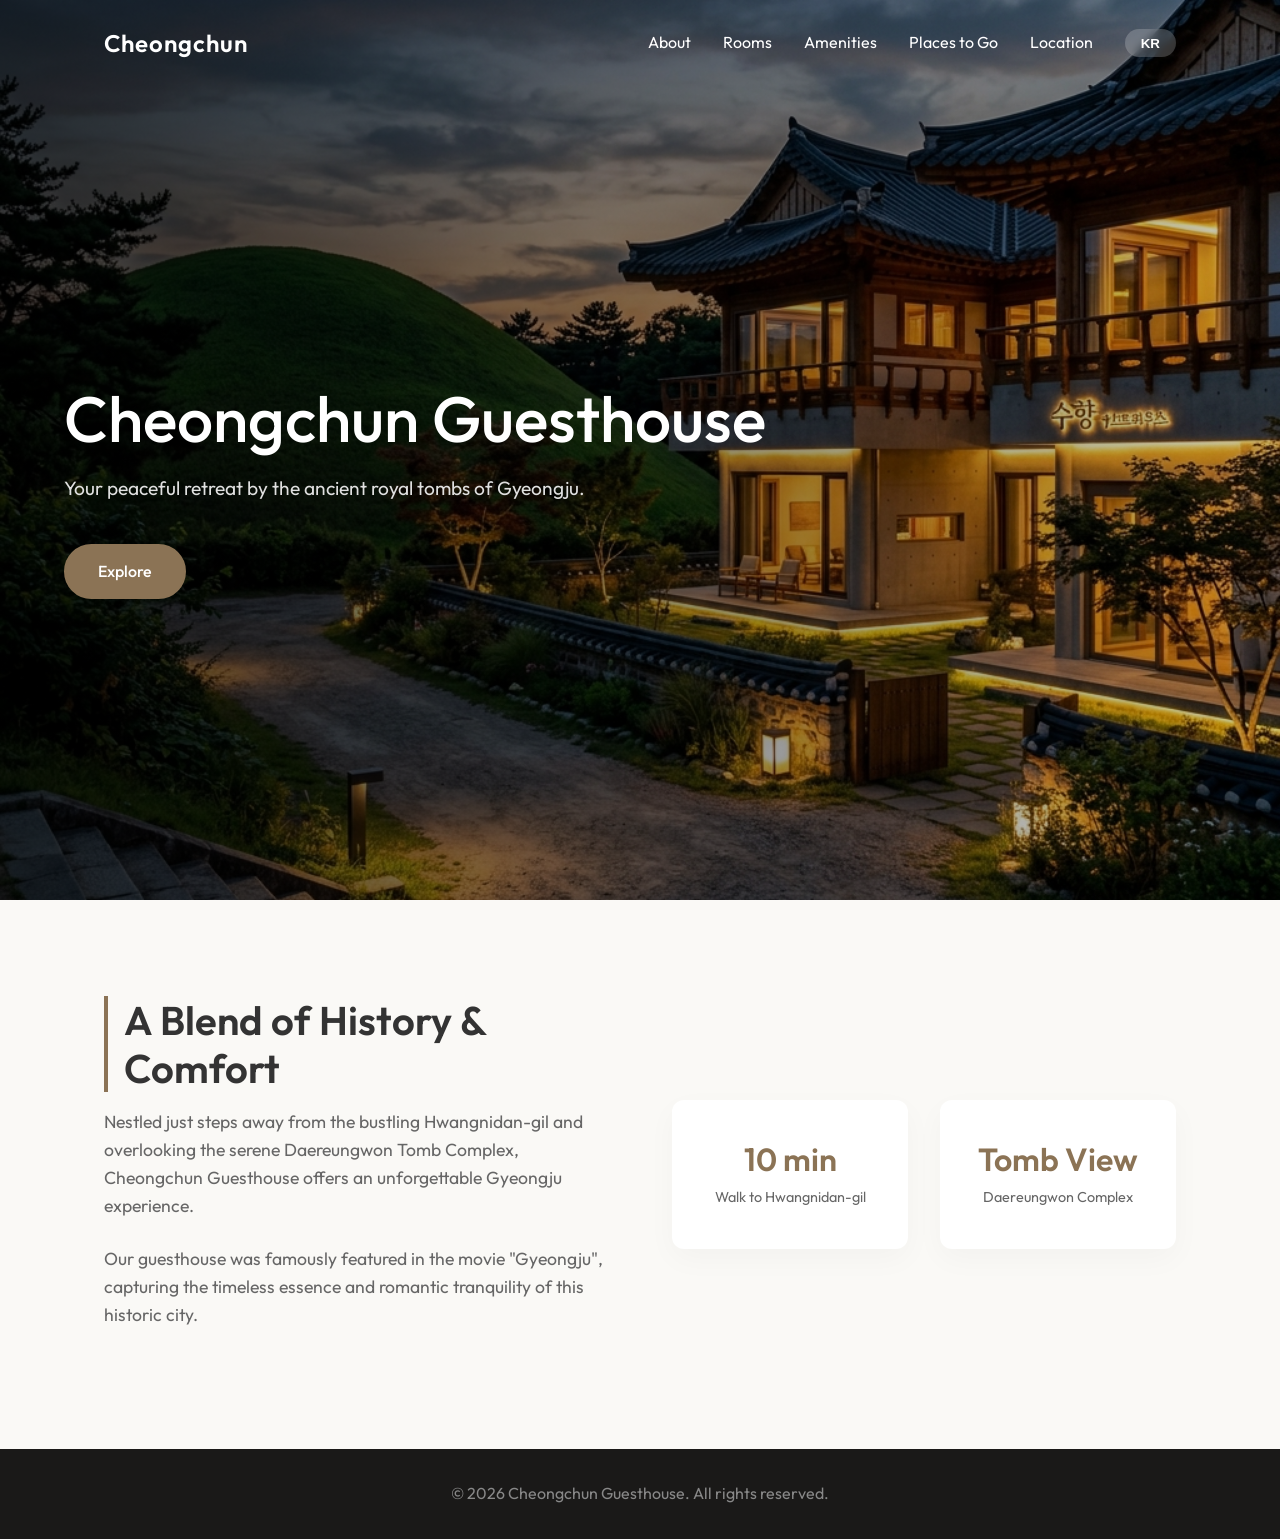
==== commit c0de717a: "refactor: extract rooms section to separate page" ====
--- a/index.html
+++ b/index.html
@@ -25,7 +25,7 @@
             </div>
             <div class="nav-links">
                 <a href="#about" data-i18n="nav.about">About</a>
-                <a href="#rooms" data-i18n="nav.rooms">Rooms</a>
+                <a href="rooms.html" data-i18n="nav.rooms">Rooms</a>
                 <a href="amenities.html" data-i18n="nav.amenities">Amenities</a>
                 <a href="recommendations.html" data-i18n="nav.recom">Places to Go</a>
                 <a href="contact.html" data-i18n="nav.contact">Location</a>
@@ -41,7 +41,7 @@
         <!-- Mobile Dropdown -->
         <div class="mobile-nav">
             <a href="#about" data-i18n="nav.about">About</a>
-            <a href="#rooms" data-i18n="nav.rooms">Rooms</a>
+            <a href="rooms.html" data-i18n="nav.rooms">Rooms</a>
             <a href="amenities.html" data-i18n="nav.amenities">Amenities</a>
             <a href="recommendations.html" data-i18n="nav.recom">Places to Go</a>
             <a href="contact.html" data-i18n="nav.contact">Location</a>
@@ -88,224 +88,6 @@
         </div>
     </section>
 
-    <!-- Rooms Section -->
-    <section id="rooms" class="section bg-light">
-        <div class="container">
-            <div class="text-center fade-in">
-                <h2 class="section-title" data-i18n="rooms.title">Our Rooms & Accommodations</h2>
-                <p class="section-subtitle" data-i18n="rooms.subtitle">Welcome to your home away from home. Find your
-                    perfect space to rest and recharge below.</p>
-            </div>
-
-            <div class="room-group fade-up">
-                <div class="text-center">
-                    <h3 class="section-title text-center" data-i18n="rooms.level1.title"
-                        style="border-left: none; padding-left: 0;">Level 1</h3>
-                    <p class="section-subtitle" data-i18n="rooms.level1.desc" style="margin-bottom: 2rem;">Enjoy easy
-                        access and comfortable, warmly lit spaces.</p>
-                </div>
-                <div class="rooms-grid"
-                    style="display: grid; gap: 2rem; grid-template-columns: repeat(auto-fit, minmax(300px, 1fr));">
-                    <div class="room-single-card">
-                        <div class="room-single-image">
-                            <!-- <img src="assets/level1-twin.jpg" alt="Twin Room"> -->
-                            <span data-i18n="rooms.img_placeholder">Add Photo Here</span>
-                        </div>
-                        <div class="room-single-info">
-                            <h4 data-i18n="rooms.l1.twin.title">Twin Room</h4>
-                            <ul class="room-features" style="margin-bottom: 0;">
-                                <li><span class="icon">🛏️</span> <span data-i18n="rooms.l1.twin.beds">2 Single
-                                        Beds</span></li>
-                                <li><span class="icon">👥</span> <span data-i18n="rooms.l1.twin.ideal">Ideal for:
-                                        Friends or colleagues</span></li>
-                            </ul>
-                        </div>
-                    </div>
-                    <div class="room-single-card">
-                        <div class="room-single-image">
-                            <!-- <img src="assets/level1-sq.jpg" alt="Standard Queen Room"> -->
-                            <span data-i18n="rooms.img_placeholder">Add Photo Here</span>
-                        </div>
-                        <div class="room-single-info">
-                            <h4 data-i18n="rooms.l1.sq.title">Standard Queen Room</h4>
-                            <ul class="room-features" style="margin-bottom: 0;">
-                                <li><span class="icon">🛏️</span> <span data-i18n="rooms.l1.sq.beds">1 Queen Bed</span>
-                                </li>
-                                <li><span class="icon">👥</span> <span data-i18n="rooms.l1.sq.ideal">Ideal for: Solo
-                                        travelers or couples</span></li>
-                            </ul>
-                        </div>
-                    </div>
-                    <div class="room-single-card">
-                        <div class="room-single-image">
-                            <!-- <img src="assets/level1-dq.jpg" alt="Double Queen Room"> -->
-                            <span data-i18n="rooms.img_placeholder">Add Photo Here</span>
-                        </div>
-                        <div class="room-single-info">
-                            <h4 data-i18n="rooms.l1.dq.title">Double Queen Room</h4>
-                            <ul class="room-features" style="margin-bottom: 0;">
-                                <li><span class="icon">🛏️</span> <span data-i18n="rooms.l1.dq.beds">2 Queen Beds</span>
-                                </li>
-                                <li><span class="icon">👥</span> <span data-i18n="rooms.l1.dq.ideal">Ideal for: Small
-                                        families or groups</span></li>
-                            </ul>
-                        </div>
-                    </div>
-                </div>
-            </div>
-
-            <div class="room-group fade-up">
-                <div class="text-center">
-                    <h3 class="section-title text-center" data-i18n="rooms.level2.title"
-                        style="border-left: none; padding-left: 0;">Level 2 (Main House)</h3>
-                    <p class="section-subtitle" data-i18n="rooms.level2.desc" style="margin-bottom: 2rem;">Elevated
-                        comfort and quiet relaxation.</p>
-                </div>
-                <div class="rooms-grid"
-                    style="display: grid; gap: 2rem; grid-template-columns: repeat(auto-fit, minmax(300px, 1fr));">
-                    <div class="room-single-card">
-                        <div class="room-single-image">
-                            <!-- <img src="assets/level2-twin.jpg" alt="Twin Room"> -->
-                            <span data-i18n="rooms.img_placeholder">Add Photo Here</span>
-                        </div>
-                        <div class="room-single-info">
-                            <h4 data-i18n="rooms.l2.twin.title">Twin Room</h4>
-                            <ul class="room-features" style="margin-bottom: 0;">
-                                <li><span class="icon">🛏️</span> <span data-i18n="rooms.l2.twin.beds">2 Single
-                                        Beds</span></li>
-                                <li><span class="icon">👥</span> <span data-i18n="rooms.l2.twin.ideal">Ideal for:
-                                        Traveling friends</span></li>
-                            </ul>
-                        </div>
-                    </div>
-                    <div class="room-single-card">
-                        <div class="room-single-image">
-                            <!-- <img src="assets/level2-sq.jpg" alt="Standard Queen Room"> -->
-                            <span data-i18n="rooms.img_placeholder">Add Photo Here</span>
-                        </div>
-                        <div class="room-single-info">
-                            <h4 data-i18n="rooms.l2.sq.title">Standard Queen Room</h4>
-                            <ul class="room-features" style="margin-bottom: 0;">
-                                <li><span class="icon">🛏️</span> <span data-i18n="rooms.l2.sq.beds">1 Queen Bed</span>
-                                </li>
-                                <li><span class="icon">👥</span> <span data-i18n="rooms.l2.sq.ideal">Ideal for: Solo
-                                        guests or couples</span></li>
-                            </ul>
-                        </div>
-                    </div>
-                    <div class="room-single-card">
-                        <div class="room-single-image">
-                            <!-- <img src="assets/level2-dq.jpg" alt="Double Queen Room"> -->
-                            <span data-i18n="rooms.img_placeholder">Add Photo Here</span>
-                        </div>
-                        <div class="room-single-info">
-                            <h4 data-i18n="rooms.l2.dq.title">Double Queen Room</h4>
-                            <ul class="room-features" style="margin-bottom: 0;">
-                                <li><span class="icon">🛏️</span> <span data-i18n="rooms.l2.dq.beds">2 Queen Beds</span>
-                                </li>
-                                <li><span class="icon">👥</span> <span data-i18n="rooms.l2.dq.ideal">Ideal for: Families
-                                        or friends</span></li>
-                            </ul>
-                        </div>
-                    </div>
-                    <div class="room-single-card">
-                        <div class="room-single-image">
-                            <!-- <img src="assets/level2-fq.jpg" alt="Family Queen Room"> -->
-                            <span data-i18n="rooms.img_placeholder">Add Photo Here</span>
-                        </div>
-                        <div class="room-single-info">
-                            <h4 data-i18n="rooms.l2.fq.title">Family Queen Room</h4>
-                            <ul class="room-features" style="margin-bottom: 0;">
-                                <li><span class="icon">🛏️</span> <span data-i18n="rooms.l2.fq.beds">1 Queen + 1 Sofa
-                                        Bed</span></li>
-                                <li><span class="icon">👥</span> <span data-i18n="rooms.l2.fq.ideal">Ideal for: Families
-                                        with a child</span></li>
-                            </ul>
-                        </div>
-                    </div>
-                </div>
-            </div>
-
-            <div class="room-group fade-up">
-                <div class="text-center">
-                    <h3 class="section-title text-center" data-i18n="rooms.house.title"
-                        style="border-left: none; padding-left: 0;">Main House Suite</h3>
-                    <p class="section-subtitle" data-i18n="rooms.house.desc" style="margin-bottom: 2rem;">A
-                        fully-equipped house booking option.</p>
-                </div>
-                <div class="rooms-grid"
-                    style="display: grid; gap: 2rem; grid-template-columns: repeat(auto-fit, minmax(300px, 1fr));">
-                    <div class="room-single-card">
-                        <div class="room-single-image">
-                            <img src="assets/cat.png" alt="Main House Suite">
-                            <span data-i18n="rooms.img_placeholder">Add Photo Here</span>
-                        </div>
-                        <div class="room-single-info">
-                            <h4 data-i18n="rooms.house.title">Main House Suite</h4>
-                            <ul class="room-features" style="margin-bottom: 0;">
-                                <li><span class="icon">🛏️</span> <span data-i18n="rooms.house.beds">3 Queen Beds</span>
-                                </li>
-                                <li><span class="icon">✨</span> <span data-i18n="rooms.house.feats">Kitchen, 2 Baths,
-                                        Washer, Fridge</span></li>
-                                <li><span class="icon">👥</span> <span data-i18n="rooms.house.ideal">Ideal for: Larger
-                                        families</span></li>
-                            </ul>
-                        </div>
-                    </div>
-                </div>
-            </div>
-
-            <div class="room-group fade-up" style="margin-bottom: 0; margin-top: 4rem;">
-                <div class="text-center">
-                    <p style="font-size: 2rem; color: var(--primary); font-weight: 700; letter-spacing: 1.5px; margin-bottom: 1.5rem;"
-                        data-i18n="rooms.separate.prompt">Do you want something more private?</p>
-                    <h3 class="section-title text-center" data-i18n="rooms.separate.title"
-                        style="border-left: none; padding-left: 0;">Separate Houses</h3>
-                    <p class="section-subtitle" data-i18n="rooms.separate.desc" style="margin-bottom: 2rem;">Detached
-                        studios strictly outside the main building for extra privacy.</p>
-                </div>
-                <div class="rooms-grid"
-                    style="display: grid; gap: 2rem; grid-template-columns: repeat(auto-fit, minmax(300px, 1fr));">
-                    <div class="room-single-card">
-                        <div class="room-single-image">
-                            <!-- <img src="assets/studio1.jpg" alt="Studio 1"> -->
-                            <span data-i18n="rooms.img_placeholder">Add Photo Here</span>
-                        </div>
-                        <div class="room-single-info">
-                            <h4 data-i18n="rooms.sep.s1.title">Studio 1</h4>
-                            <ul class="room-features" style="margin-bottom: 0;">
-                                <li><span class="icon">✨</span> <span data-i18n="rooms.sep.s1.feats">Kitchen, Washer,
-                                        Fridge, Stove</span></li>
-                                <li><span class="icon">👥</span> <span data-i18n="rooms.sep.s1.ideal">Ideal for: Longer
-                                        stays</span></li>
-                            </ul>
-                        </div>
-                    </div>
-                    <div class="room-single-card">
-                        <div class="room-single-image">
-                            <!-- <img src="assets/studio2.jpg" alt="Studio 2"> -->
-                            <span data-i18n="rooms.img_placeholder">Add Photo Here</span>
-                        </div>
-                        <div class="room-single-info">
-                            <h4 data-i18n="rooms.sep.s2.title">Studio 2</h4>
-                            <ul class="room-features" style="margin-bottom: 0;">
-                                <li><span class="icon">✨</span> <span data-i18n="rooms.sep.s2.feats">Kitchenette,
-                                        Microwave, Fridge</span></li>
-                                <li><span class="icon">👥</span> <span data-i18n="rooms.sep.s2.ideal">Ideal for: Couples
-                                        or solo guests</span></li>
-                            </ul>
-                        </div>
-                    </div>
-                </div>
-            </div>
-
-            <div class="text-center mt-4 fade-up delay-1">
-                <a href="#contact" class="btn" style="margin-top: 2rem;" data-i18n="rooms.book_btn">Reserve Your Room
-                    Today</a>
-            </div>
-        </div>
-    </section>
-
     <!-- Footer -->
     <footer class="footer">
         <div class="container text-center">
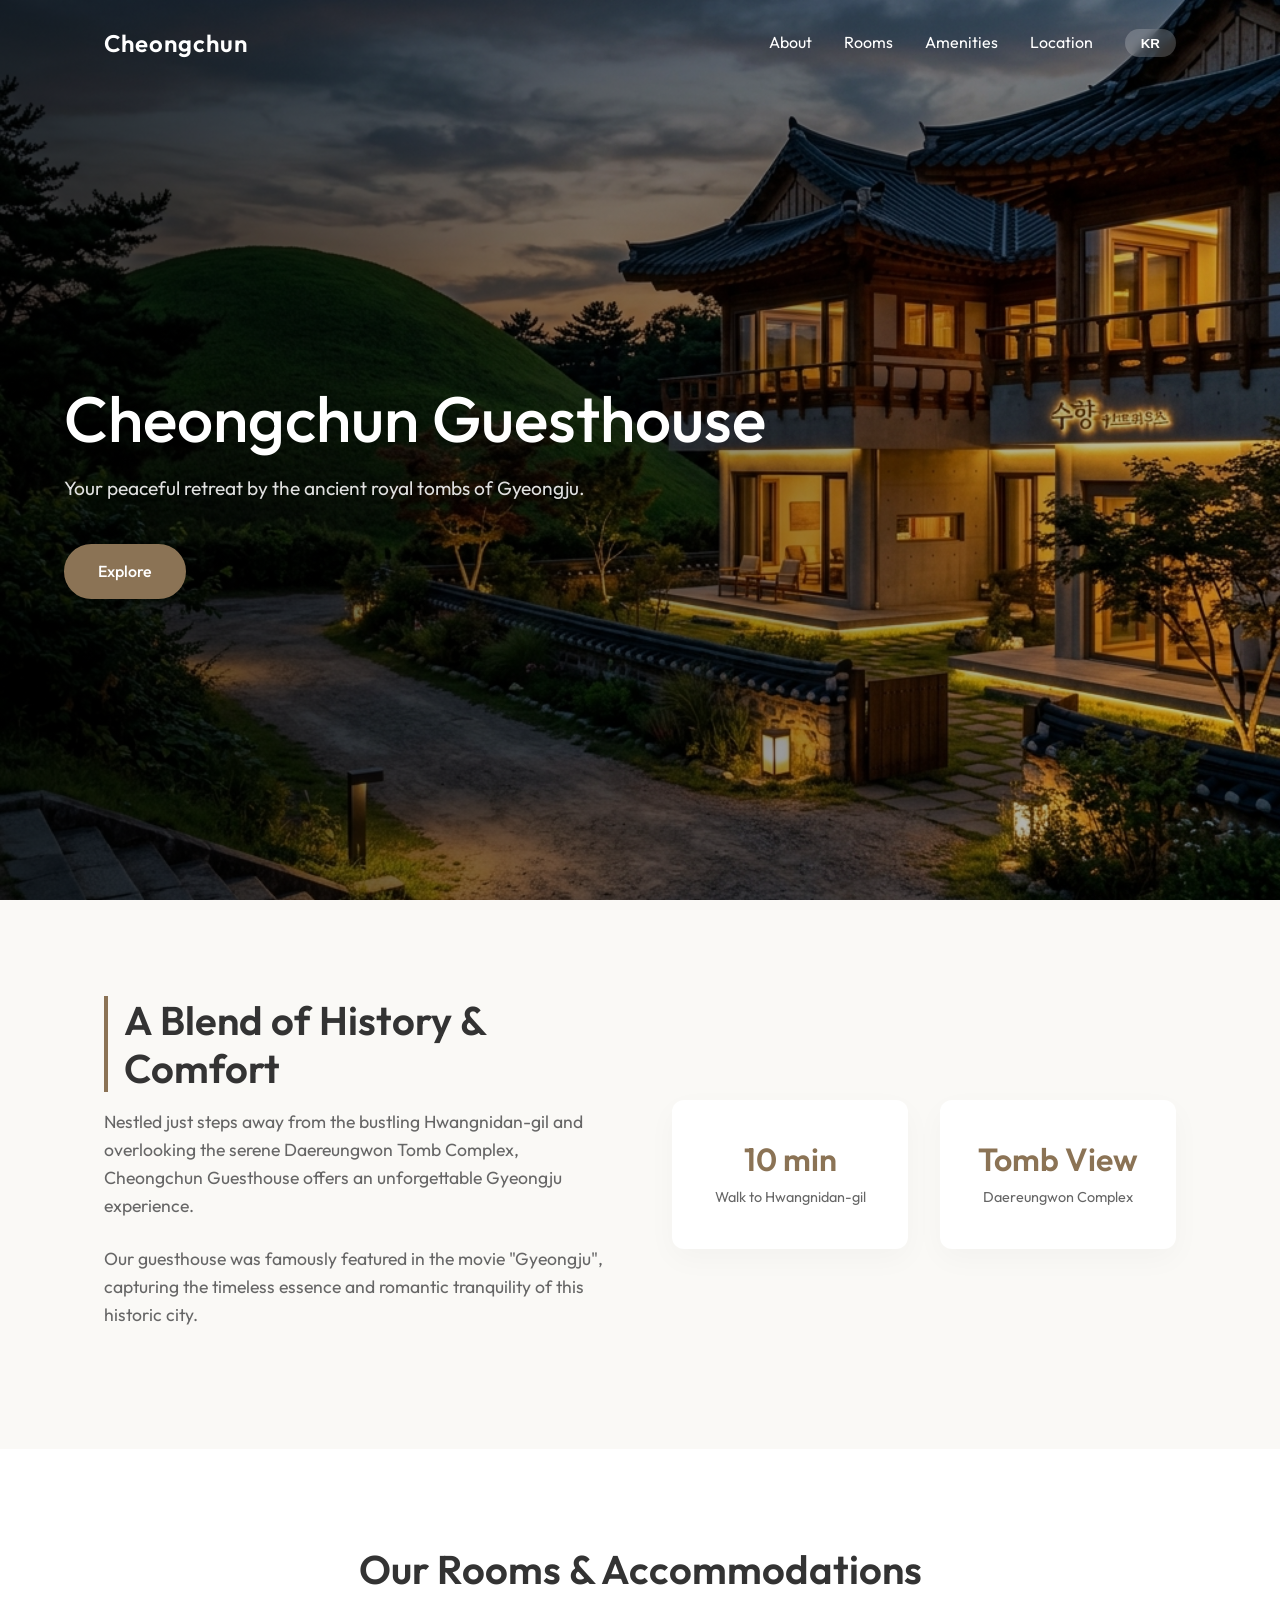
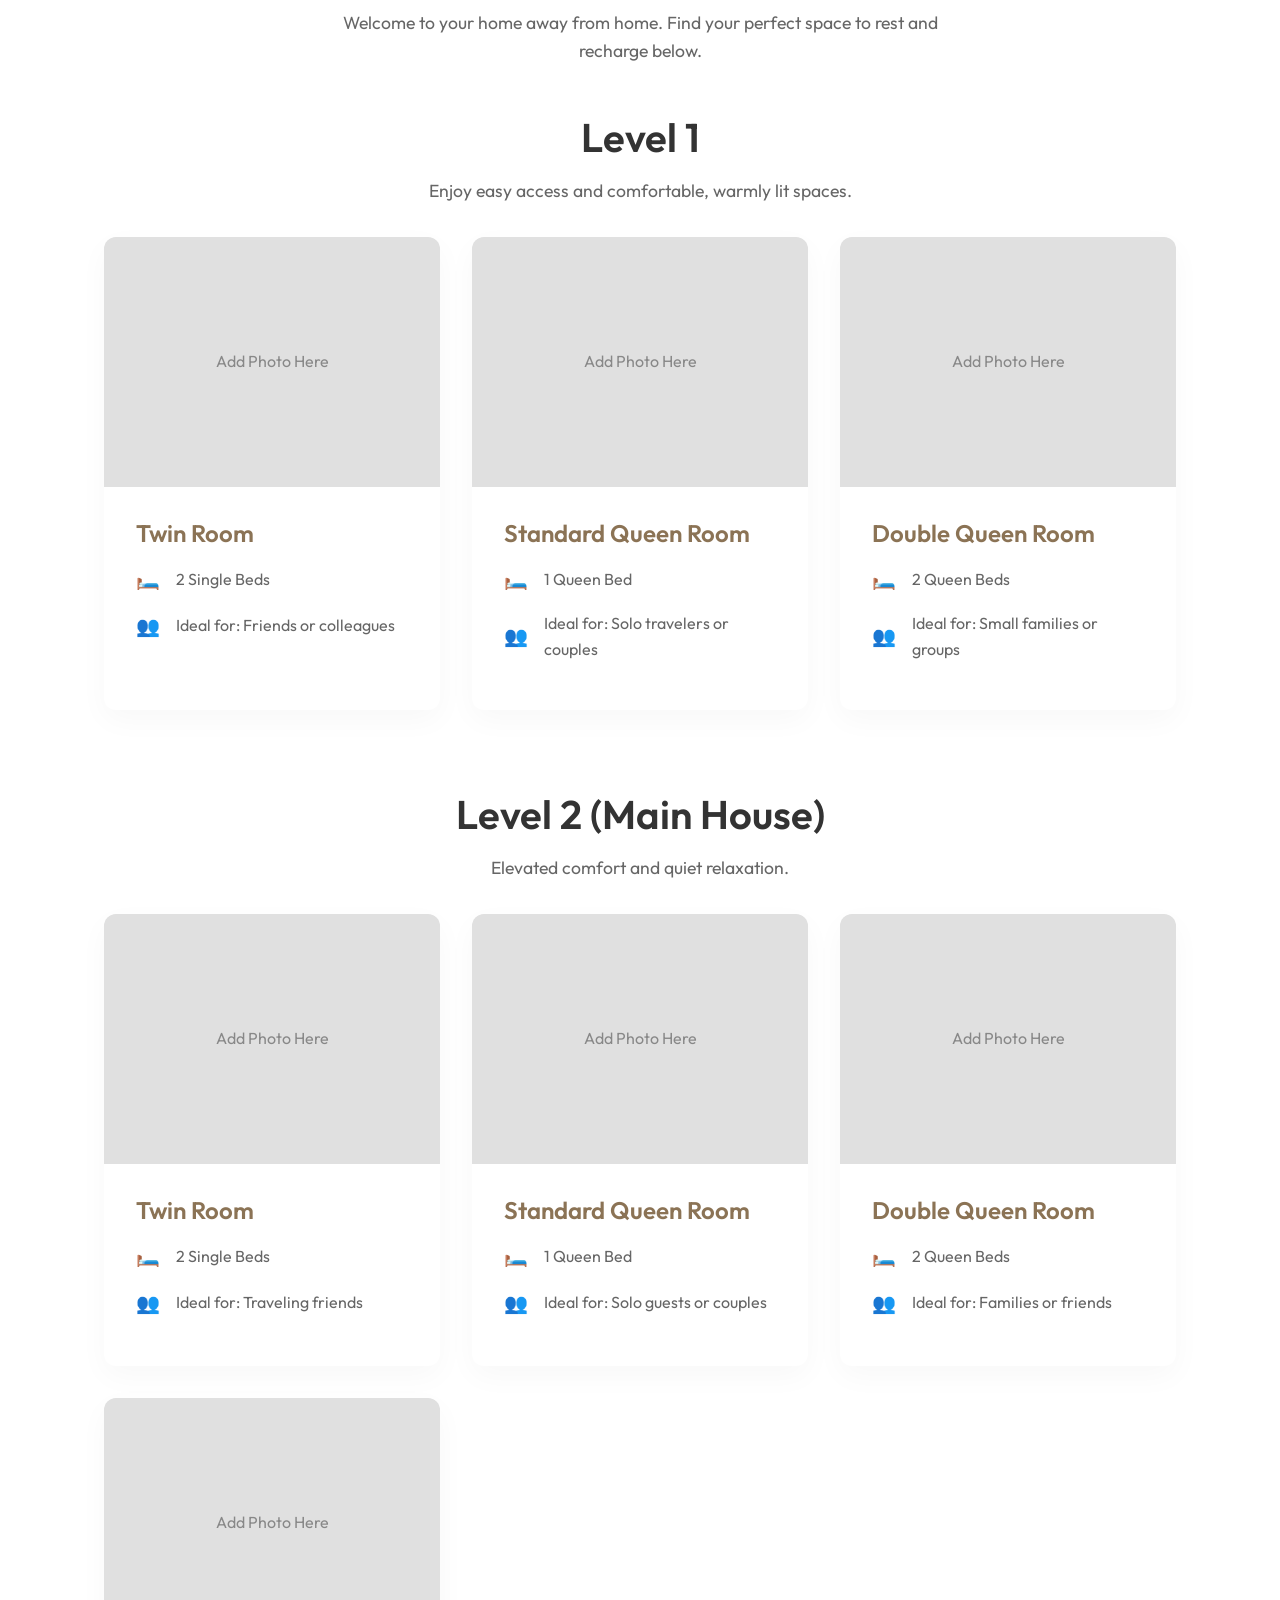
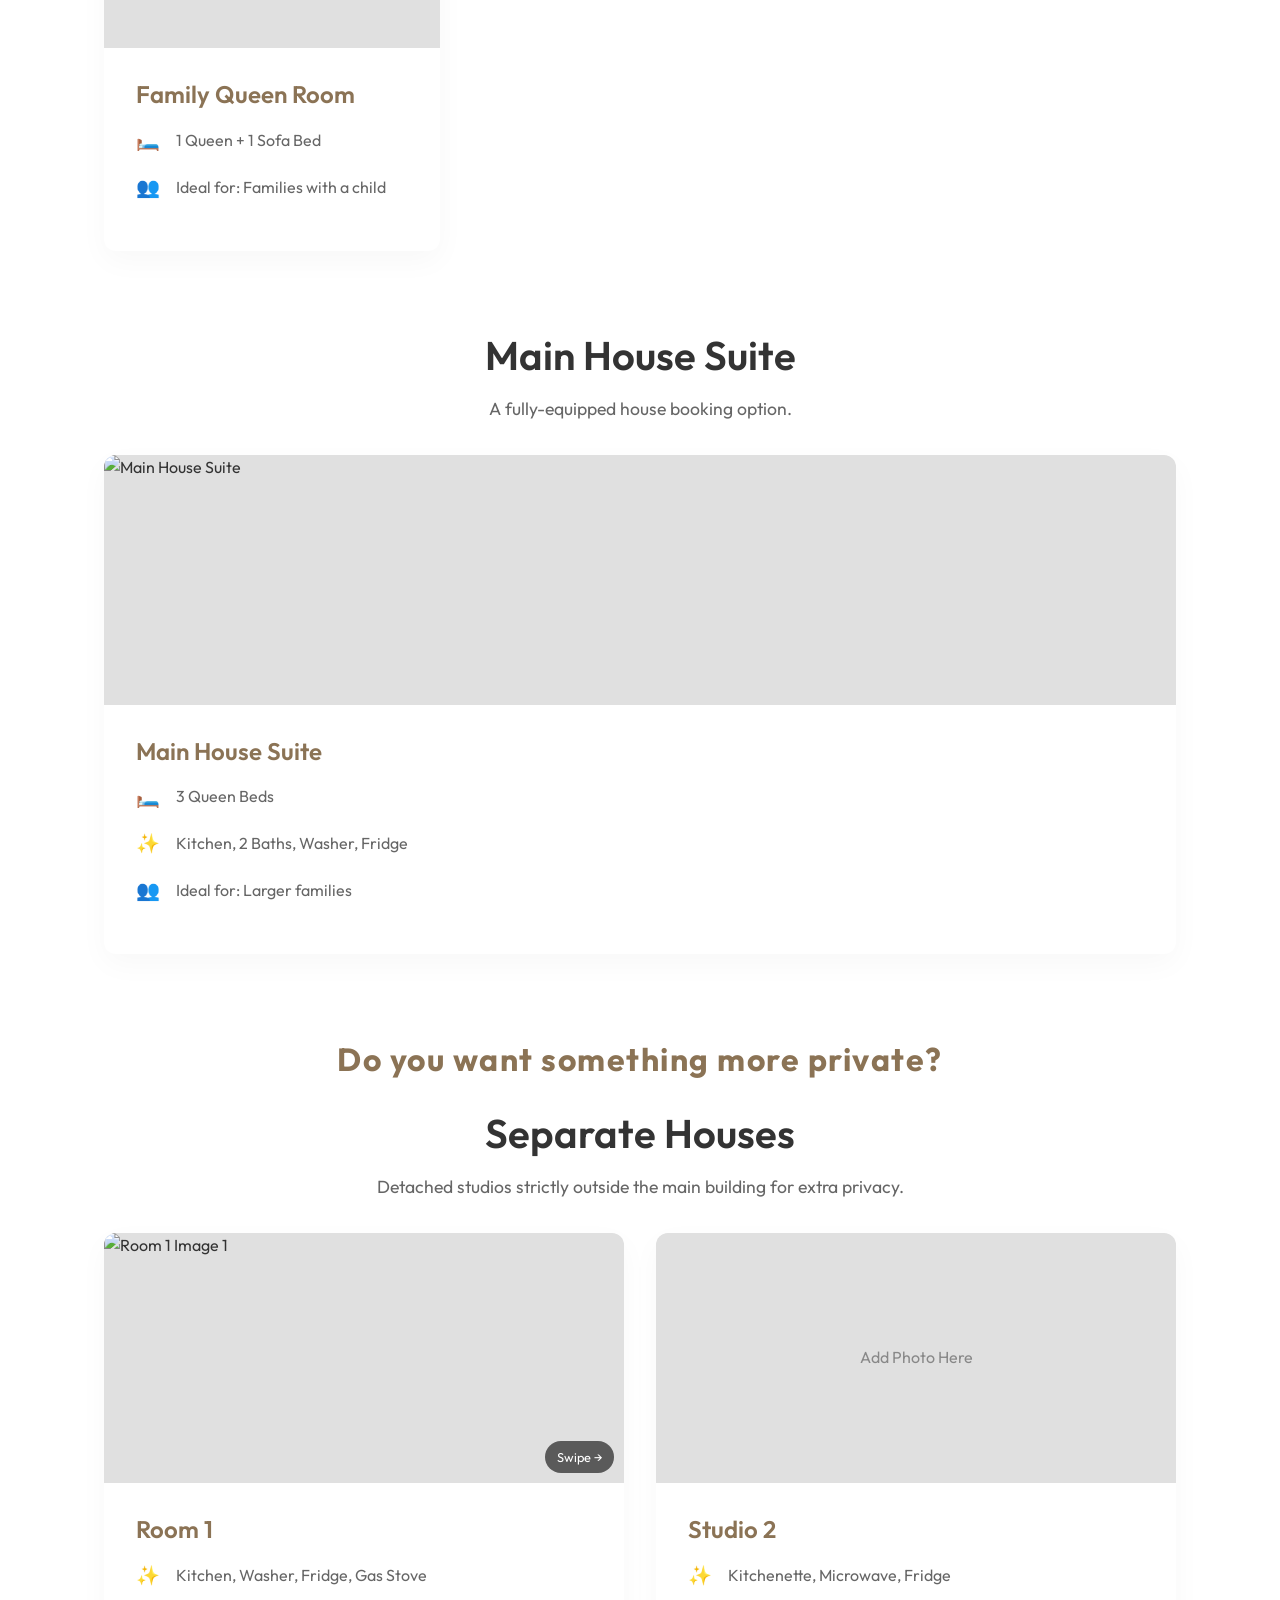
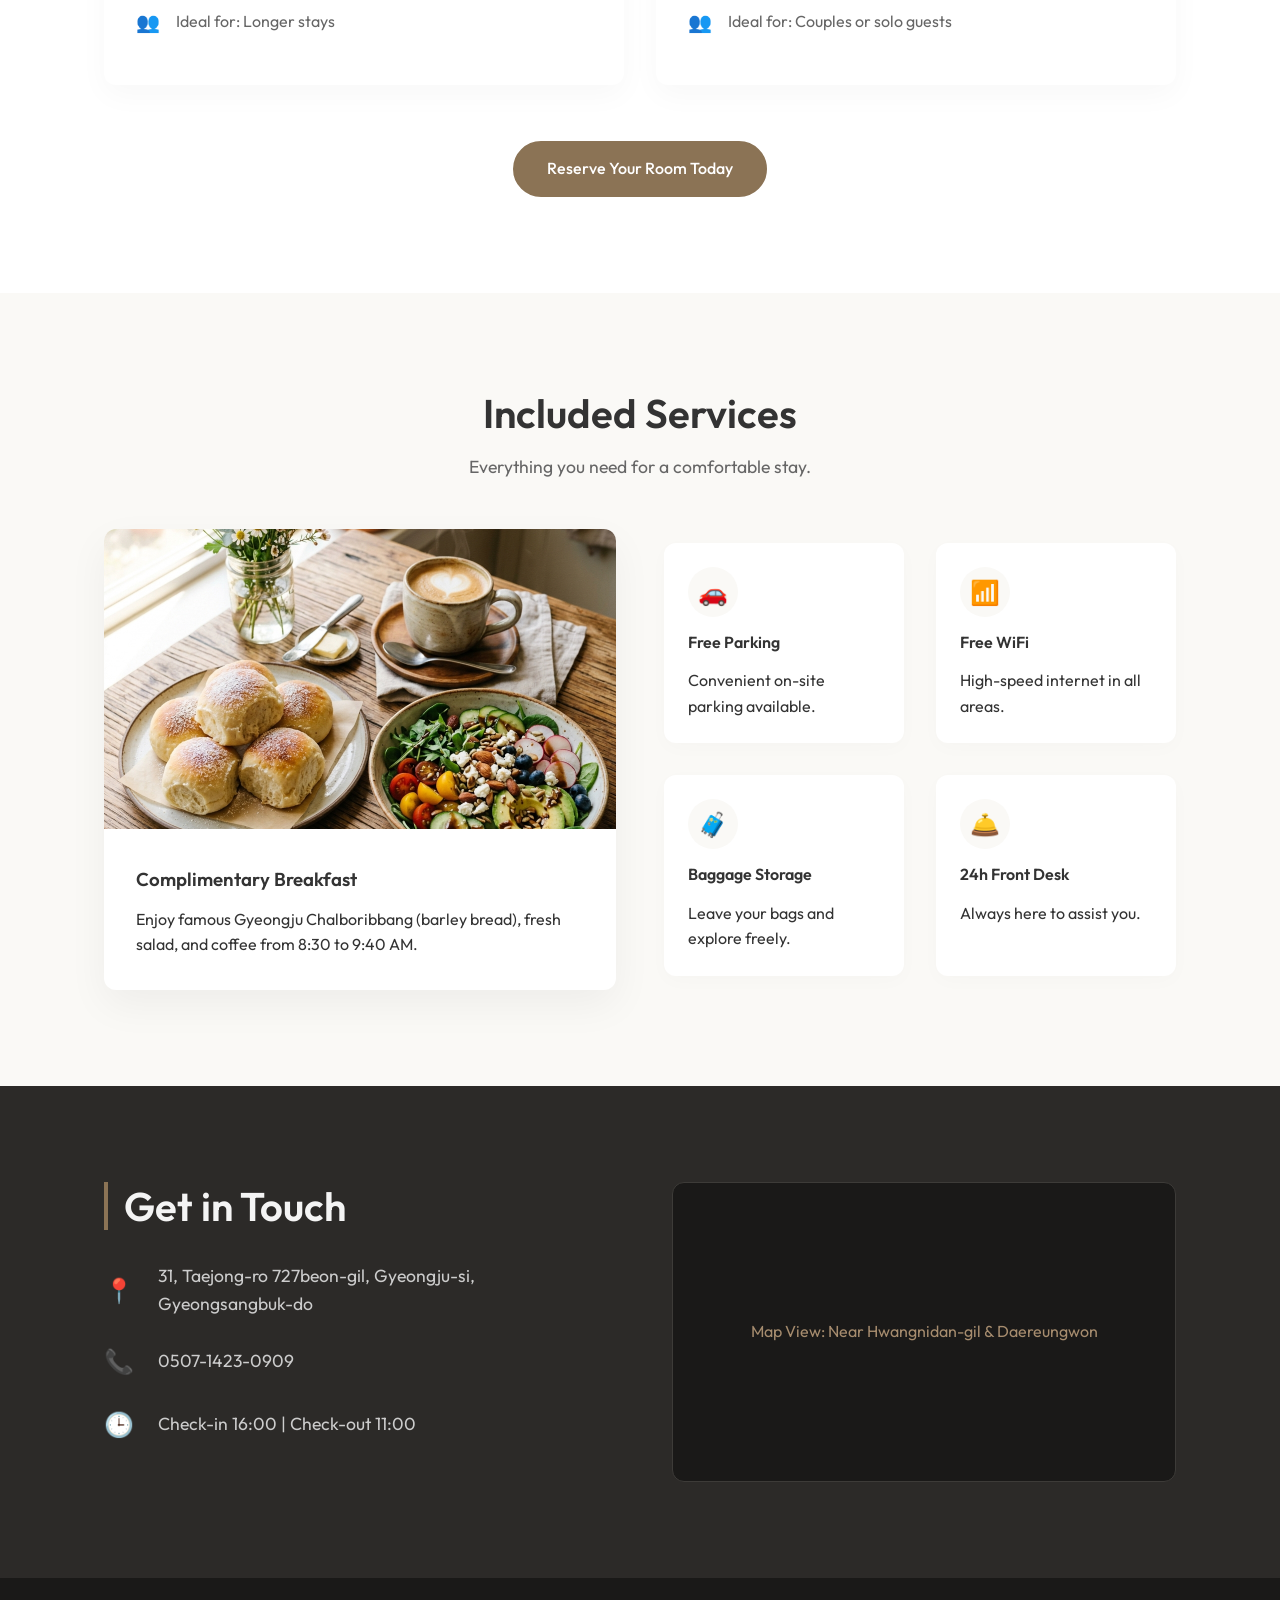
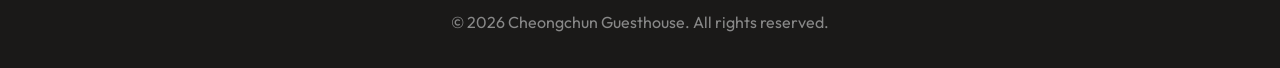
==== commit 12232568: "Update Separate Houses to Noseoosam and add Room 1 slider" ====
--- a/index.html
+++ b/index.html
@@ -25,10 +25,9 @@
             </div>
             <div class="nav-links">
                 <a href="#about" data-i18n="nav.about">About</a>
-                <a href="rooms.html" data-i18n="nav.rooms">Rooms</a>
-                <a href="amenities.html" data-i18n="nav.amenities">Amenities</a>
-                <a href="recommendations.html" data-i18n="nav.recom">Places to Go</a>
-                <a href="contact.html" data-i18n="nav.contact">Location</a>
+                <a href="#rooms" data-i18n="nav.rooms">Rooms</a>
+                <a href="#amenities" data-i18n="nav.amenities">Amenities</a>
+                <a href="#contact" data-i18n="nav.contact">Location</a>
                 <button id="lang-toggle" class="lang-btn">KR</button>
             </div>
             <!-- Mobile Menu Toggle -->
@@ -41,10 +40,9 @@
         <!-- Mobile Dropdown -->
         <div class="mobile-nav">
             <a href="#about" data-i18n="nav.about">About</a>
-            <a href="rooms.html" data-i18n="nav.rooms">Rooms</a>
-            <a href="amenities.html" data-i18n="nav.amenities">Amenities</a>
-            <a href="recommendations.html" data-i18n="nav.recom">Places to Go</a>
-            <a href="contact.html" data-i18n="nav.contact">Location</a>
+            <a href="#rooms" data-i18n="nav.rooms">Rooms</a>
+            <a href="#amenities" data-i18n="nav.amenities">Amenities</a>
+            <a href="#contact" data-i18n="nav.contact">Location</a>
         </div>
     </nav>
 
@@ -88,6 +86,313 @@
         </div>
     </section>
 
+    <!-- Rooms Section -->
+    <section id="rooms" class="section bg-light">
+        <div class="container">
+            <div class="text-center fade-in">
+                <h2 class="section-title" data-i18n="rooms.title">Our Rooms & Accommodations</h2>
+                <p class="section-subtitle" data-i18n="rooms.subtitle">Welcome to your home away from home. Find your
+                    perfect space to rest and recharge below.</p>
+            </div>
+
+            <div class="room-group fade-up">
+                <div class="text-center">
+                    <h3 class="section-title text-center" data-i18n="rooms.level1.title"
+                        style="border-left: none; padding-left: 0;">Level 1</h3>
+                    <p class="section-subtitle" data-i18n="rooms.level1.desc" style="margin-bottom: 2rem;">Enjoy easy
+                        access and comfortable, warmly lit spaces.</p>
+                </div>
+                <div class="rooms-grid"
+                    style="display: grid; gap: 2rem; grid-template-columns: repeat(auto-fit, minmax(300px, 1fr));">
+                    <div class="room-single-card">
+                        <div class="room-single-image">
+                            <!-- <img src="assets/level1-twin.jpg" alt="Twin Room"> -->
+                            <span data-i18n="rooms.img_placeholder">Add Photo Here</span>
+                        </div>
+                        <div class="room-single-info">
+                            <h4 data-i18n="rooms.l1.twin.title">Twin Room</h4>
+                            <ul class="room-features" style="margin-bottom: 0;">
+                                <li><span class="icon">🛏️</span> <span data-i18n="rooms.l1.twin.beds">2 Single
+                                        Beds</span></li>
+                                <li><span class="icon">👥</span> <span data-i18n="rooms.l1.twin.ideal">Ideal for:
+                                        Friends or colleagues</span></li>
+                            </ul>
+                        </div>
+                    </div>
+                    <div class="room-single-card">
+                        <div class="room-single-image">
+                            <!-- <img src="assets/level1-sq.jpg" alt="Standard Queen Room"> -->
+                            <span data-i18n="rooms.img_placeholder">Add Photo Here</span>
+                        </div>
+                        <div class="room-single-info">
+                            <h4 data-i18n="rooms.l1.sq.title">Standard Queen Room</h4>
+                            <ul class="room-features" style="margin-bottom: 0;">
+                                <li><span class="icon">🛏️</span> <span data-i18n="rooms.l1.sq.beds">1 Queen Bed</span>
+                                </li>
+                                <li><span class="icon">👥</span> <span data-i18n="rooms.l1.sq.ideal">Ideal for: Solo
+                                        travelers or couples</span></li>
+                            </ul>
+                        </div>
+                    </div>
+                    <div class="room-single-card">
+                        <div class="room-single-image">
+                            <!-- <img src="assets/level1-dq.jpg" alt="Double Queen Room"> -->
+                            <span data-i18n="rooms.img_placeholder">Add Photo Here</span>
+                        </div>
+                        <div class="room-single-info">
+                            <h4 data-i18n="rooms.l1.dq.title">Double Queen Room</h4>
+                            <ul class="room-features" style="margin-bottom: 0;">
+                                <li><span class="icon">🛏️</span> <span data-i18n="rooms.l1.dq.beds">2 Queen Beds</span>
+                                </li>
+                                <li><span class="icon">👥</span> <span data-i18n="rooms.l1.dq.ideal">Ideal for: Small
+                                        families or groups</span></li>
+                            </ul>
+                        </div>
+                    </div>
+                </div>
+            </div>
+
+            <div class="room-group fade-up">
+                <div class="text-center">
+                    <h3 class="section-title text-center" data-i18n="rooms.level2.title"
+                        style="border-left: none; padding-left: 0;">Level 2 (Main House)</h3>
+                    <p class="section-subtitle" data-i18n="rooms.level2.desc" style="margin-bottom: 2rem;">Elevated
+                        comfort and quiet relaxation.</p>
+                </div>
+                <div class="rooms-grid"
+                    style="display: grid; gap: 2rem; grid-template-columns: repeat(auto-fit, minmax(300px, 1fr));">
+                    <div class="room-single-card">
+                        <div class="room-single-image">
+                            <!-- <img src="assets/level2-twin.jpg" alt="Twin Room"> -->
+                            <span data-i18n="rooms.img_placeholder">Add Photo Here</span>
+                        </div>
+                        <div class="room-single-info">
+                            <h4 data-i18n="rooms.l2.twin.title">Twin Room</h4>
+                            <ul class="room-features" style="margin-bottom: 0;">
+                                <li><span class="icon">🛏️</span> <span data-i18n="rooms.l2.twin.beds">2 Single
+                                        Beds</span></li>
+                                <li><span class="icon">👥</span> <span data-i18n="rooms.l2.twin.ideal">Ideal for:
+                                        Traveling friends</span></li>
+                            </ul>
+                        </div>
+                    </div>
+                    <div class="room-single-card">
+                        <div class="room-single-image">
+                            <!-- <img src="assets/level2-sq.jpg" alt="Standard Queen Room"> -->
+                            <span data-i18n="rooms.img_placeholder">Add Photo Here</span>
+                        </div>
+                        <div class="room-single-info">
+                            <h4 data-i18n="rooms.l2.sq.title">Standard Queen Room</h4>
+                            <ul class="room-features" style="margin-bottom: 0;">
+                                <li><span class="icon">🛏️</span> <span data-i18n="rooms.l2.sq.beds">1 Queen Bed</span>
+                                </li>
+                                <li><span class="icon">👥</span> <span data-i18n="rooms.l2.sq.ideal">Ideal for: Solo
+                                        guests or couples</span></li>
+                            </ul>
+                        </div>
+                    </div>
+                    <div class="room-single-card">
+                        <div class="room-single-image">
+                            <!-- <img src="assets/level2-dq.jpg" alt="Double Queen Room"> -->
+                            <span data-i18n="rooms.img_placeholder">Add Photo Here</span>
+                        </div>
+                        <div class="room-single-info">
+                            <h4 data-i18n="rooms.l2.dq.title">Double Queen Room</h4>
+                            <ul class="room-features" style="margin-bottom: 0;">
+                                <li><span class="icon">🛏️</span> <span data-i18n="rooms.l2.dq.beds">2 Queen Beds</span>
+                                </li>
+                                <li><span class="icon">👥</span> <span data-i18n="rooms.l2.dq.ideal">Ideal for: Families
+                                        or friends</span></li>
+                            </ul>
+                        </div>
+                    </div>
+                    <div class="room-single-card">
+                        <div class="room-single-image">
+                            <!-- <img src="assets/level2-fq.jpg" alt="Family Queen Room"> -->
+                            <span data-i18n="rooms.img_placeholder">Add Photo Here</span>
+                        </div>
+                        <div class="room-single-info">
+                            <h4 data-i18n="rooms.l2.fq.title">Family Queen Room</h4>
+                            <ul class="room-features" style="margin-bottom: 0;">
+                                <li><span class="icon">🛏️</span> <span data-i18n="rooms.l2.fq.beds">1 Queen + 1 Sofa
+                                        Bed</span></li>
+                                <li><span class="icon">👥</span> <span data-i18n="rooms.l2.fq.ideal">Ideal for: Families
+                                        with a child</span></li>
+                            </ul>
+                        </div>
+                    </div>
+                </div>
+            </div>
+
+            <div class="room-group fade-up">
+                <div class="text-center">
+                    <h3 class="section-title text-center" data-i18n="rooms.house.title"
+                        style="border-left: none; padding-left: 0;">Main House Suite</h3>
+                    <p class="section-subtitle" data-i18n="rooms.house.desc" style="margin-bottom: 2rem;">A
+                        fully-equipped house booking option.</p>
+                </div>
+                <div class="rooms-grid"
+                    style="display: grid; gap: 2rem; grid-template-columns: repeat(auto-fit, minmax(300px, 1fr));">
+                    <div class="room-single-card">
+                        <div class="room-single-image">
+                            <img src="assets/cat.png" alt="Main House Suite">
+                            <span data-i18n="rooms.img_placeholder">Add Photo Here</span>
+                        </div>
+                        <div class="room-single-info">
+                            <h4 data-i18n="rooms.house.title">Main House Suite</h4>
+                            <ul class="room-features" style="margin-bottom: 0;">
+                                <li><span class="icon">🛏️</span> <span data-i18n="rooms.house.beds">3 Queen Beds</span>
+                                </li>
+                                <li><span class="icon">✨</span> <span data-i18n="rooms.house.feats">Kitchen, 2 Baths,
+                                        Washer, Fridge</span></li>
+                                <li><span class="icon">👥</span> <span data-i18n="rooms.house.ideal">Ideal for: Larger
+                                        families</span></li>
+                            </ul>
+                        </div>
+                    </div>
+                </div>
+            </div>
+
+            <div class="room-group fade-up" style="margin-bottom: 0; margin-top: 4rem;">
+                <div class="text-center">
+                    <p style="font-size: 2rem; color: var(--primary); font-weight: 700; letter-spacing: 1.5px; margin-bottom: 1.5rem;"
+                        data-i18n="rooms.separate.prompt">Do you want something more private?</p>
+                    <h3 class="section-title text-center" data-i18n="rooms.separate.title"
+                        style="border-left: none; padding-left: 0;">Separate Houses</h3>
+                    <p class="section-subtitle" data-i18n="rooms.separate.desc" style="margin-bottom: 2rem;">Detached
+                        studios strictly outside the main building for extra privacy.</p>
+                </div>
+                <div class="rooms-grid"
+                    style="display: grid; gap: 2rem; grid-template-columns: repeat(auto-fit, minmax(300px, 1fr));">
+                    <div class="room-single-card">
+                        <div class="room-single-image">
+                            <div class="room-image-slider">
+                                <img src="assets/노서오삼%20room%201/20260329_160001.jpg" alt="Room 1 Image 1" class="slider-image" loading="lazy">
+                                <img src="assets/노서오삼%20room%201/20260329_160003.jpg" alt="Room 1 Image 2" class="slider-image" loading="lazy">
+                                <img src="assets/노서오삼%20room%201/20260329_160005.jpg" alt="Room 1 Image 3" class="slider-image" loading="lazy">
+                                <img src="assets/노서오삼%20room%201/20260329_160007.jpg" alt="Room 1 Image 4" class="slider-image" loading="lazy">
+                                <img src="assets/노서오삼%20room%201/20260329_160009.jpg" alt="Room 1 Image 5" class="slider-image" loading="lazy">
+                                <img src="assets/노서오삼%20room%201/20260329_160010.jpg" alt="Room 1 Image 6" class="slider-image" loading="lazy">
+                                <img src="assets/노서오삼%20room%201/20260329_160011.jpg" alt="Room 1 Image 7" class="slider-image" loading="lazy">
+                                <img src="assets/노서오삼%20room%201/20260329_160012.jpg" alt="Room 1 Image 8" class="slider-image" loading="lazy">
+                                <img src="assets/노서오삼%20room%201/20260329_160013.jpg" alt="Room 1 Image 9" class="slider-image" loading="lazy">
+                                <img src="assets/노서오삼%20room%201/20260329_160015.jpg" alt="Room 1 Image 10" class="slider-image" loading="lazy">
+                            </div>
+                            <div class="slider-hint" data-i18n="rooms.slider_hint">Swipe &rarr;</div>
+                        </div>
+                        <div class="room-single-info">
+                            <h4 data-i18n="rooms.sep.s1.title">Room 1</h4>
+                            <ul class="room-features" style="margin-bottom: 0;">
+                                <li><span class="icon">✨</span> <span data-i18n="rooms.sep.s1.feats">Kitchen, Washer,
+                                        Fridge, Gas Stove</span></li>
+                                <li><span class="icon">👥</span> <span data-i18n="rooms.sep.s1.ideal">Ideal for: Longer
+                                        stays</span></li>
+                            </ul>
+                        </div>
+                    </div>
+                    <div class="room-single-card">
+                        <div class="room-single-image">
+                            <!-- <img src="assets/studio2.jpg" alt="Studio 2"> -->
+                            <span data-i18n="rooms.img_placeholder">Add Photo Here</span>
+                        </div>
+                        <div class="room-single-info">
+                            <h4 data-i18n="rooms.sep.s2.title">Studio 2</h4>
+                            <ul class="room-features" style="margin-bottom: 0;">
+                                <li><span class="icon">✨</span> <span data-i18n="rooms.sep.s2.feats">Kitchenette,
+                                        Microwave, Fridge</span></li>
+                                <li><span class="icon">👥</span> <span data-i18n="rooms.sep.s2.ideal">Ideal for: Couples
+                                        or solo guests</span></li>
+                            </ul>
+                        </div>
+                    </div>
+                </div>
+            </div>
+
+            <div class="text-center mt-4 fade-up delay-1">
+                <a href="#contact" class="btn" style="margin-top: 2rem;" data-i18n="rooms.book_btn">Reserve Your Room
+                    Today</a>
+            </div>
+        </div>
+    </section>
+
+    <!-- Amenities Section -->
+    <section id="amenities" class="section">
+        <div class="container">
+            <div class="text-center fade-in">
+                <h2 class="section-title" data-i18n="amenities.title">Included Services</h2>
+                <p class="section-subtitle" data-i18n="amenities.subtitle">Everything you need for a comfortable stay.
+                </p>
+            </div>
+
+            <div class="amenities-grid">
+                <!-- Breakfast Card -->
+                <div class="amenity-card fade-up">
+                    <img src="assets/breakfast.png" alt="Free Breakfast" class="amenity-img" loading="lazy">
+                    <div class="amenity-info">
+                        <h3 data-i18n="amenities.bf.title">Complimentary Breakfast</h3>
+                        <p data-i18n="amenities.bf.desc">Enjoy famous Gyeongju Chalboribbang (barley bread), fresh
+                            salad, and coffee from 8:30 to 9:40 AM.</p>
+                    </div>
+                </div>
+
+                <div class="amenities-list fade-up delay-1">
+                    <div class="amenity-item">
+                        <div class="icon-circle">🚗</div>
+                        <h4 data-i18n="amenities.list1.title">Free Parking</h4>
+                        <p data-i18n="amenities.list1.desc">Convenient on-site parking available.</p>
+                    </div>
+                    <div class="amenity-item">
+                        <div class="icon-circle">📶</div>
+                        <h4 data-i18n="amenities.list2.title">Free WiFi</h4>
+                        <p data-i18n="amenities.list2.desc">High-speed internet in all areas.</p>
+                    </div>
+                    <div class="amenity-item">
+                        <div class="icon-circle">🧳</div>
+                        <h4 data-i18n="amenities.list3.title">Baggage Storage</h4>
+                        <p data-i18n="amenities.list3.desc">Leave your bags and explore freely.</p>
+                    </div>
+                    <div class="amenity-item">
+                        <div class="icon-circle">🛎️</div>
+                        <h4 data-i18n="amenities.list4.title">24h Front Desk</h4>
+                        <p data-i18n="amenities.list4.desc">Always here to assist you.</p>
+                    </div>
+                </div>
+            </div>
+        </div>
+    </section>
+
+    <!-- Contact & Location Section -->
+    <section id="contact" class="section bg-dark text-light">
+        <div class="container">
+            <div class="contact-grid">
+                <div class="contact-info fade-up">
+                    <h2 class="section-title text-light" data-i18n="contact.title">Get in Touch</h2>
+                    <ul class="contact-list">
+                        <li>
+                            <span class="icon">📍</span>
+                            <span data-i18n="contact.address">31, Taejong-ro 727beon-gil, Gyeongju-si,
+                                Gyeongsangbuk-do</span>
+                        </li>
+                        <li>
+                            <span class="icon">📞</span>
+                            <span>0507-1423-0909</span>
+                        </li>
+                        <li>
+                            <span class="icon">🕒</span>
+                            <span data-i18n="contact.time">Check-in 16:00 | Check-out 11:00</span>
+                        </li>
+                    </ul>
+                </div>
+                <div class="map-container fade-up delay-1">
+                    <!-- Placeholder map styling to avoid real API keys -->
+                    <div class="map-placeholder">
+                        <span data-i18n="contact.map">Map View: Near Hwangnidan-gil & Daereungwon</span>
+                    </div>
+                </div>
+            </div>
+        </div>
+    </section>
+
     <!-- Footer -->
     <footer class="footer">
         <div class="container text-center">
--- a/styles.css
+++ b/styles.css
@@ -444,8 +444,49 @@
     transition: transform 0.8s ease;
 }
 
-.room-single-card:hover .room-single-image img {
+.room-single-card:hover .room-single-image img:not(.slider-image) {
     transform: scale(1.05);
+}
+
+.room-image-slider {
+    display: flex;
+    overflow-x: auto;
+    scroll-snap-type: x mandatory;
+    scrollbar-width: none; /* Firefox */
+    -ms-overflow-style: none; /* IE and Edge */
+    width: 100%;
+    height: 100%;
+    position: absolute;
+    top: 0;
+    left: 0;
+    z-index: 2;
+}
+
+.room-image-slider::-webkit-scrollbar {
+    display: none;
+}
+
+.room-image-slider img {
+    flex: 0 0 100%;
+    scroll-snap-align: start;
+    object-fit: cover;
+    width: 100%;
+    height: 100%;
+    transition: none; /* Remove hover scale from slider images */
+}
+
+.slider-hint {
+    position: absolute;
+    bottom: 10px;
+    right: 10px;
+    background: rgba(0,0,0,0.6);
+    color: white;
+    padding: 6px 12px;
+    border-radius: 20px;
+    font-size: 0.8rem;
+    pointer-events: none;
+    z-index: 10;
+    backdrop-filter: blur(4px);
 }
 
 .room-single-info {
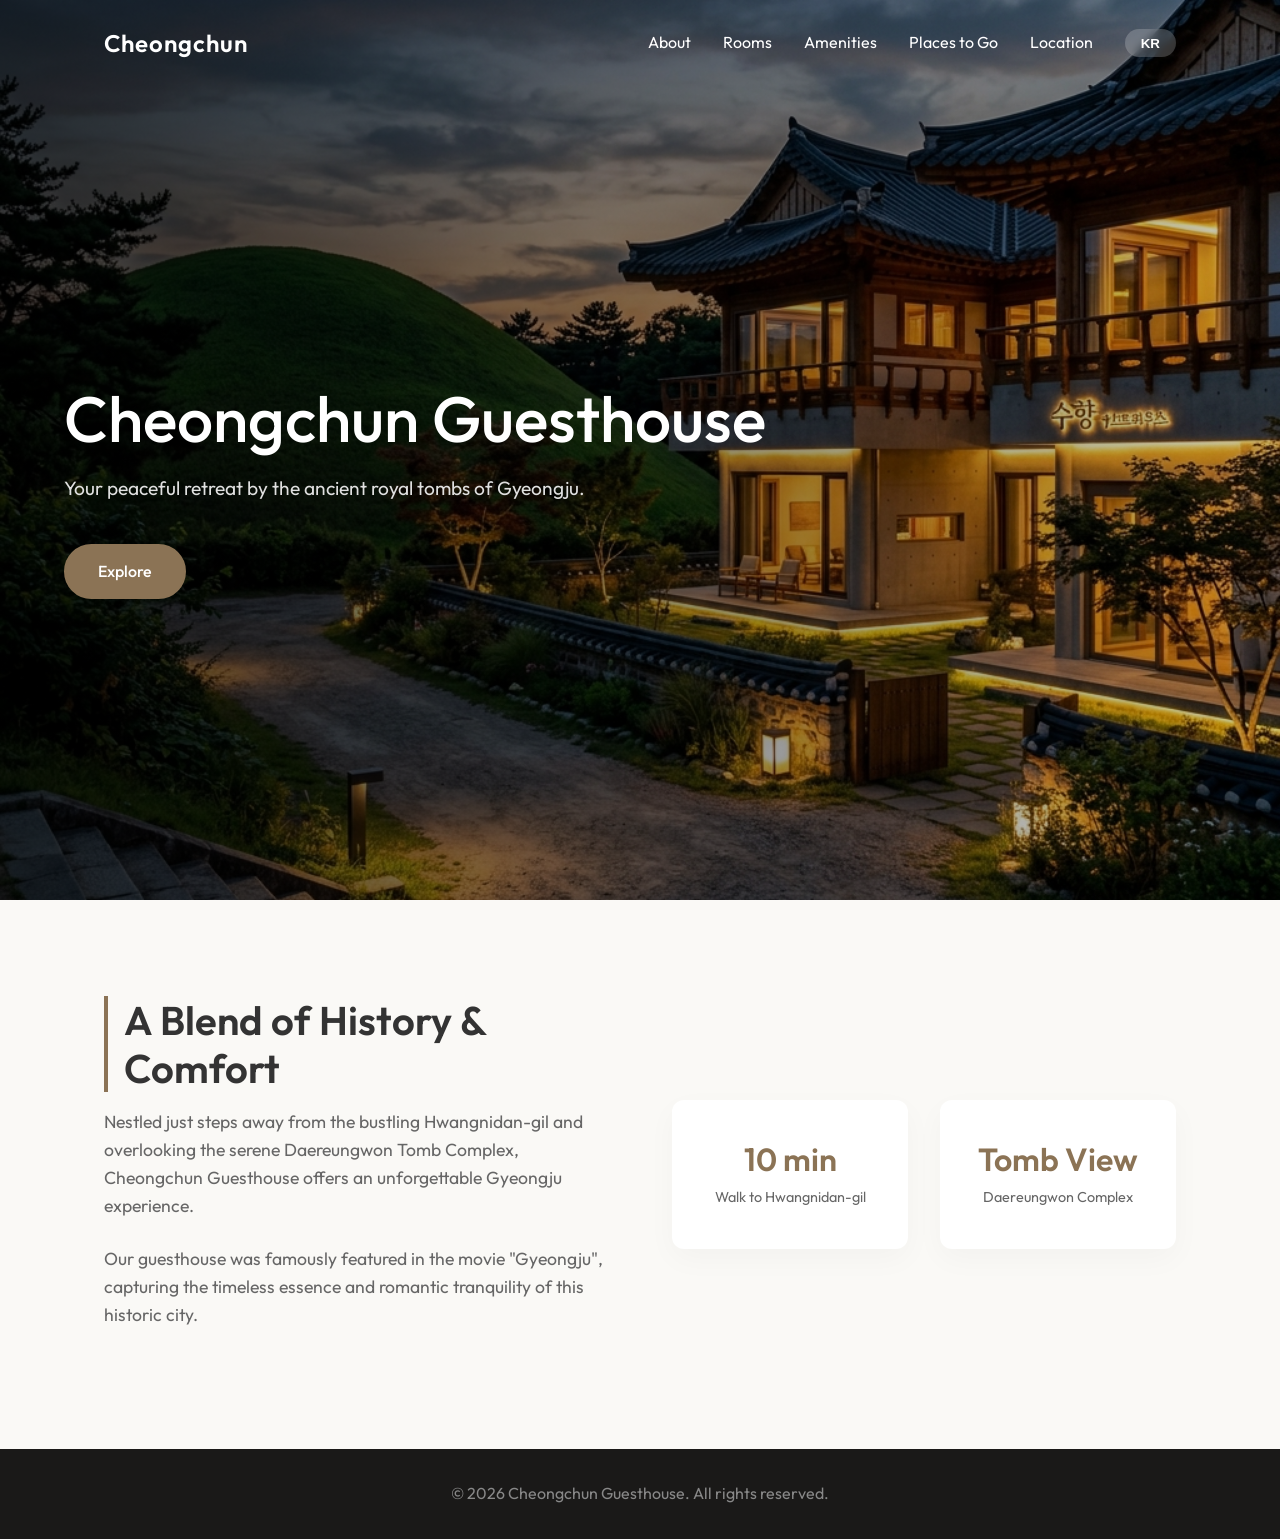
==== commit 43ed0a94: "Resolve merge conflicts and update rooms.html" ====
--- a/index.html
+++ b/index.html
@@ -25,9 +25,10 @@
             </div>
             <div class="nav-links">
                 <a href="#about" data-i18n="nav.about">About</a>
-                <a href="#rooms" data-i18n="nav.rooms">Rooms</a>
-                <a href="#amenities" data-i18n="nav.amenities">Amenities</a>
-                <a href="#contact" data-i18n="nav.contact">Location</a>
+                <a href="rooms.html" data-i18n="nav.rooms">Rooms</a>
+                <a href="amenities.html" data-i18n="nav.amenities">Amenities</a>
+                <a href="recommendations.html" data-i18n="nav.recom">Places to Go</a>
+                <a href="contact.html" data-i18n="nav.contact">Location</a>
                 <button id="lang-toggle" class="lang-btn">KR</button>
             </div>
             <!-- Mobile Menu Toggle -->
@@ -40,9 +41,10 @@
         <!-- Mobile Dropdown -->
         <div class="mobile-nav">
             <a href="#about" data-i18n="nav.about">About</a>
-            <a href="#rooms" data-i18n="nav.rooms">Rooms</a>
-            <a href="#amenities" data-i18n="nav.amenities">Amenities</a>
-            <a href="#contact" data-i18n="nav.contact">Location</a>
+            <a href="rooms.html" data-i18n="nav.rooms">Rooms</a>
+            <a href="amenities.html" data-i18n="nav.amenities">Amenities</a>
+            <a href="recommendations.html" data-i18n="nav.recom">Places to Go</a>
+            <a href="contact.html" data-i18n="nav.contact">Location</a>
         </div>
     </nav>
 
@@ -86,313 +88,6 @@
         </div>
     </section>
 
-    <!-- Rooms Section -->
-    <section id="rooms" class="section bg-light">
-        <div class="container">
-            <div class="text-center fade-in">
-                <h2 class="section-title" data-i18n="rooms.title">Our Rooms & Accommodations</h2>
-                <p class="section-subtitle" data-i18n="rooms.subtitle">Welcome to your home away from home. Find your
-                    perfect space to rest and recharge below.</p>
-            </div>
-
-            <div class="room-group fade-up">
-                <div class="text-center">
-                    <h3 class="section-title text-center" data-i18n="rooms.level1.title"
-                        style="border-left: none; padding-left: 0;">Level 1</h3>
-                    <p class="section-subtitle" data-i18n="rooms.level1.desc" style="margin-bottom: 2rem;">Enjoy easy
-                        access and comfortable, warmly lit spaces.</p>
-                </div>
-                <div class="rooms-grid"
-                    style="display: grid; gap: 2rem; grid-template-columns: repeat(auto-fit, minmax(300px, 1fr));">
-                    <div class="room-single-card">
-                        <div class="room-single-image">
-                            <!-- <img src="assets/level1-twin.jpg" alt="Twin Room"> -->
-                            <span data-i18n="rooms.img_placeholder">Add Photo Here</span>
-                        </div>
-                        <div class="room-single-info">
-                            <h4 data-i18n="rooms.l1.twin.title">Twin Room</h4>
-                            <ul class="room-features" style="margin-bottom: 0;">
-                                <li><span class="icon">🛏️</span> <span data-i18n="rooms.l1.twin.beds">2 Single
-                                        Beds</span></li>
-                                <li><span class="icon">👥</span> <span data-i18n="rooms.l1.twin.ideal">Ideal for:
-                                        Friends or colleagues</span></li>
-                            </ul>
-                        </div>
-                    </div>
-                    <div class="room-single-card">
-                        <div class="room-single-image">
-                            <!-- <img src="assets/level1-sq.jpg" alt="Standard Queen Room"> -->
-                            <span data-i18n="rooms.img_placeholder">Add Photo Here</span>
-                        </div>
-                        <div class="room-single-info">
-                            <h4 data-i18n="rooms.l1.sq.title">Standard Queen Room</h4>
-                            <ul class="room-features" style="margin-bottom: 0;">
-                                <li><span class="icon">🛏️</span> <span data-i18n="rooms.l1.sq.beds">1 Queen Bed</span>
-                                </li>
-                                <li><span class="icon">👥</span> <span data-i18n="rooms.l1.sq.ideal">Ideal for: Solo
-                                        travelers or couples</span></li>
-                            </ul>
-                        </div>
-                    </div>
-                    <div class="room-single-card">
-                        <div class="room-single-image">
-                            <!-- <img src="assets/level1-dq.jpg" alt="Double Queen Room"> -->
-                            <span data-i18n="rooms.img_placeholder">Add Photo Here</span>
-                        </div>
-                        <div class="room-single-info">
-                            <h4 data-i18n="rooms.l1.dq.title">Double Queen Room</h4>
-                            <ul class="room-features" style="margin-bottom: 0;">
-                                <li><span class="icon">🛏️</span> <span data-i18n="rooms.l1.dq.beds">2 Queen Beds</span>
-                                </li>
-                                <li><span class="icon">👥</span> <span data-i18n="rooms.l1.dq.ideal">Ideal for: Small
-                                        families or groups</span></li>
-                            </ul>
-                        </div>
-                    </div>
-                </div>
-            </div>
-
-            <div class="room-group fade-up">
-                <div class="text-center">
-                    <h3 class="section-title text-center" data-i18n="rooms.level2.title"
-                        style="border-left: none; padding-left: 0;">Level 2 (Main House)</h3>
-                    <p class="section-subtitle" data-i18n="rooms.level2.desc" style="margin-bottom: 2rem;">Elevated
-                        comfort and quiet relaxation.</p>
-                </div>
-                <div class="rooms-grid"
-                    style="display: grid; gap: 2rem; grid-template-columns: repeat(auto-fit, minmax(300px, 1fr));">
-                    <div class="room-single-card">
-                        <div class="room-single-image">
-                            <!-- <img src="assets/level2-twin.jpg" alt="Twin Room"> -->
-                            <span data-i18n="rooms.img_placeholder">Add Photo Here</span>
-                        </div>
-                        <div class="room-single-info">
-                            <h4 data-i18n="rooms.l2.twin.title">Twin Room</h4>
-                            <ul class="room-features" style="margin-bottom: 0;">
-                                <li><span class="icon">🛏️</span> <span data-i18n="rooms.l2.twin.beds">2 Single
-                                        Beds</span></li>
-                                <li><span class="icon">👥</span> <span data-i18n="rooms.l2.twin.ideal">Ideal for:
-                                        Traveling friends</span></li>
-                            </ul>
-                        </div>
-                    </div>
-                    <div class="room-single-card">
-                        <div class="room-single-image">
-                            <!-- <img src="assets/level2-sq.jpg" alt="Standard Queen Room"> -->
-                            <span data-i18n="rooms.img_placeholder">Add Photo Here</span>
-                        </div>
-                        <div class="room-single-info">
-                            <h4 data-i18n="rooms.l2.sq.title">Standard Queen Room</h4>
-                            <ul class="room-features" style="margin-bottom: 0;">
-                                <li><span class="icon">🛏️</span> <span data-i18n="rooms.l2.sq.beds">1 Queen Bed</span>
-                                </li>
-                                <li><span class="icon">👥</span> <span data-i18n="rooms.l2.sq.ideal">Ideal for: Solo
-                                        guests or couples</span></li>
-                            </ul>
-                        </div>
-                    </div>
-                    <div class="room-single-card">
-                        <div class="room-single-image">
-                            <!-- <img src="assets/level2-dq.jpg" alt="Double Queen Room"> -->
-                            <span data-i18n="rooms.img_placeholder">Add Photo Here</span>
-                        </div>
-                        <div class="room-single-info">
-                            <h4 data-i18n="rooms.l2.dq.title">Double Queen Room</h4>
-                            <ul class="room-features" style="margin-bottom: 0;">
-                                <li><span class="icon">🛏️</span> <span data-i18n="rooms.l2.dq.beds">2 Queen Beds</span>
-                                </li>
-                                <li><span class="icon">👥</span> <span data-i18n="rooms.l2.dq.ideal">Ideal for: Families
-                                        or friends</span></li>
-                            </ul>
-                        </div>
-                    </div>
-                    <div class="room-single-card">
-                        <div class="room-single-image">
-                            <!-- <img src="assets/level2-fq.jpg" alt="Family Queen Room"> -->
-                            <span data-i18n="rooms.img_placeholder">Add Photo Here</span>
-                        </div>
-                        <div class="room-single-info">
-                            <h4 data-i18n="rooms.l2.fq.title">Family Queen Room</h4>
-                            <ul class="room-features" style="margin-bottom: 0;">
-                                <li><span class="icon">🛏️</span> <span data-i18n="rooms.l2.fq.beds">1 Queen + 1 Sofa
-                                        Bed</span></li>
-                                <li><span class="icon">👥</span> <span data-i18n="rooms.l2.fq.ideal">Ideal for: Families
-                                        with a child</span></li>
-                            </ul>
-                        </div>
-                    </div>
-                </div>
-            </div>
-
-            <div class="room-group fade-up">
-                <div class="text-center">
-                    <h3 class="section-title text-center" data-i18n="rooms.house.title"
-                        style="border-left: none; padding-left: 0;">Main House Suite</h3>
-                    <p class="section-subtitle" data-i18n="rooms.house.desc" style="margin-bottom: 2rem;">A
-                        fully-equipped house booking option.</p>
-                </div>
-                <div class="rooms-grid"
-                    style="display: grid; gap: 2rem; grid-template-columns: repeat(auto-fit, minmax(300px, 1fr));">
-                    <div class="room-single-card">
-                        <div class="room-single-image">
-                            <img src="assets/cat.png" alt="Main House Suite">
-                            <span data-i18n="rooms.img_placeholder">Add Photo Here</span>
-                        </div>
-                        <div class="room-single-info">
-                            <h4 data-i18n="rooms.house.title">Main House Suite</h4>
-                            <ul class="room-features" style="margin-bottom: 0;">
-                                <li><span class="icon">🛏️</span> <span data-i18n="rooms.house.beds">3 Queen Beds</span>
-                                </li>
-                                <li><span class="icon">✨</span> <span data-i18n="rooms.house.feats">Kitchen, 2 Baths,
-                                        Washer, Fridge</span></li>
-                                <li><span class="icon">👥</span> <span data-i18n="rooms.house.ideal">Ideal for: Larger
-                                        families</span></li>
-                            </ul>
-                        </div>
-                    </div>
-                </div>
-            </div>
-
-            <div class="room-group fade-up" style="margin-bottom: 0; margin-top: 4rem;">
-                <div class="text-center">
-                    <p style="font-size: 2rem; color: var(--primary); font-weight: 700; letter-spacing: 1.5px; margin-bottom: 1.5rem;"
-                        data-i18n="rooms.separate.prompt">Do you want something more private?</p>
-                    <h3 class="section-title text-center" data-i18n="rooms.separate.title"
-                        style="border-left: none; padding-left: 0;">Separate Houses</h3>
-                    <p class="section-subtitle" data-i18n="rooms.separate.desc" style="margin-bottom: 2rem;">Detached
-                        studios strictly outside the main building for extra privacy.</p>
-                </div>
-                <div class="rooms-grid"
-                    style="display: grid; gap: 2rem; grid-template-columns: repeat(auto-fit, minmax(300px, 1fr));">
-                    <div class="room-single-card">
-                        <div class="room-single-image">
-                            <div class="room-image-slider">
-                                <img src="assets/노서오삼%20room%201/20260329_160001.jpg" alt="Room 1 Image 1" class="slider-image" loading="lazy">
-                                <img src="assets/노서오삼%20room%201/20260329_160003.jpg" alt="Room 1 Image 2" class="slider-image" loading="lazy">
-                                <img src="assets/노서오삼%20room%201/20260329_160005.jpg" alt="Room 1 Image 3" class="slider-image" loading="lazy">
-                                <img src="assets/노서오삼%20room%201/20260329_160007.jpg" alt="Room 1 Image 4" class="slider-image" loading="lazy">
-                                <img src="assets/노서오삼%20room%201/20260329_160009.jpg" alt="Room 1 Image 5" class="slider-image" loading="lazy">
-                                <img src="assets/노서오삼%20room%201/20260329_160010.jpg" alt="Room 1 Image 6" class="slider-image" loading="lazy">
-                                <img src="assets/노서오삼%20room%201/20260329_160011.jpg" alt="Room 1 Image 7" class="slider-image" loading="lazy">
-                                <img src="assets/노서오삼%20room%201/20260329_160012.jpg" alt="Room 1 Image 8" class="slider-image" loading="lazy">
-                                <img src="assets/노서오삼%20room%201/20260329_160013.jpg" alt="Room 1 Image 9" class="slider-image" loading="lazy">
-                                <img src="assets/노서오삼%20room%201/20260329_160015.jpg" alt="Room 1 Image 10" class="slider-image" loading="lazy">
-                            </div>
-                            <div class="slider-hint" data-i18n="rooms.slider_hint">Swipe &rarr;</div>
-                        </div>
-                        <div class="room-single-info">
-                            <h4 data-i18n="rooms.sep.s1.title">Room 1</h4>
-                            <ul class="room-features" style="margin-bottom: 0;">
-                                <li><span class="icon">✨</span> <span data-i18n="rooms.sep.s1.feats">Kitchen, Washer,
-                                        Fridge, Gas Stove</span></li>
-                                <li><span class="icon">👥</span> <span data-i18n="rooms.sep.s1.ideal">Ideal for: Longer
-                                        stays</span></li>
-                            </ul>
-                        </div>
-                    </div>
-                    <div class="room-single-card">
-                        <div class="room-single-image">
-                            <!-- <img src="assets/studio2.jpg" alt="Studio 2"> -->
-                            <span data-i18n="rooms.img_placeholder">Add Photo Here</span>
-                        </div>
-                        <div class="room-single-info">
-                            <h4 data-i18n="rooms.sep.s2.title">Studio 2</h4>
-                            <ul class="room-features" style="margin-bottom: 0;">
-                                <li><span class="icon">✨</span> <span data-i18n="rooms.sep.s2.feats">Kitchenette,
-                                        Microwave, Fridge</span></li>
-                                <li><span class="icon">👥</span> <span data-i18n="rooms.sep.s2.ideal">Ideal for: Couples
-                                        or solo guests</span></li>
-                            </ul>
-                        </div>
-                    </div>
-                </div>
-            </div>
-
-            <div class="text-center mt-4 fade-up delay-1">
-                <a href="#contact" class="btn" style="margin-top: 2rem;" data-i18n="rooms.book_btn">Reserve Your Room
-                    Today</a>
-            </div>
-        </div>
-    </section>
-
-    <!-- Amenities Section -->
-    <section id="amenities" class="section">
-        <div class="container">
-            <div class="text-center fade-in">
-                <h2 class="section-title" data-i18n="amenities.title">Included Services</h2>
-                <p class="section-subtitle" data-i18n="amenities.subtitle">Everything you need for a comfortable stay.
-                </p>
-            </div>
-
-            <div class="amenities-grid">
-                <!-- Breakfast Card -->
-                <div class="amenity-card fade-up">
-                    <img src="assets/breakfast.png" alt="Free Breakfast" class="amenity-img" loading="lazy">
-                    <div class="amenity-info">
-                        <h3 data-i18n="amenities.bf.title">Complimentary Breakfast</h3>
-                        <p data-i18n="amenities.bf.desc">Enjoy famous Gyeongju Chalboribbang (barley bread), fresh
-                            salad, and coffee from 8:30 to 9:40 AM.</p>
-                    </div>
-                </div>
-
-                <div class="amenities-list fade-up delay-1">
-                    <div class="amenity-item">
-                        <div class="icon-circle">🚗</div>
-                        <h4 data-i18n="amenities.list1.title">Free Parking</h4>
-                        <p data-i18n="amenities.list1.desc">Convenient on-site parking available.</p>
-                    </div>
-                    <div class="amenity-item">
-                        <div class="icon-circle">📶</div>
-                        <h4 data-i18n="amenities.list2.title">Free WiFi</h4>
-                        <p data-i18n="amenities.list2.desc">High-speed internet in all areas.</p>
-                    </div>
-                    <div class="amenity-item">
-                        <div class="icon-circle">🧳</div>
-                        <h4 data-i18n="amenities.list3.title">Baggage Storage</h4>
-                        <p data-i18n="amenities.list3.desc">Leave your bags and explore freely.</p>
-                    </div>
-                    <div class="amenity-item">
-                        <div class="icon-circle">🛎️</div>
-                        <h4 data-i18n="amenities.list4.title">24h Front Desk</h4>
-                        <p data-i18n="amenities.list4.desc">Always here to assist you.</p>
-                    </div>
-                </div>
-            </div>
-        </div>
-    </section>
-
-    <!-- Contact & Location Section -->
-    <section id="contact" class="section bg-dark text-light">
-        <div class="container">
-            <div class="contact-grid">
-                <div class="contact-info fade-up">
-                    <h2 class="section-title text-light" data-i18n="contact.title">Get in Touch</h2>
-                    <ul class="contact-list">
-                        <li>
-                            <span class="icon">📍</span>
-                            <span data-i18n="contact.address">31, Taejong-ro 727beon-gil, Gyeongju-si,
-                                Gyeongsangbuk-do</span>
-                        </li>
-                        <li>
-                            <span class="icon">📞</span>
-                            <span>0507-1423-0909</span>
-                        </li>
-                        <li>
-                            <span class="icon">🕒</span>
-                            <span data-i18n="contact.time">Check-in 16:00 | Check-out 11:00</span>
-                        </li>
-                    </ul>
-                </div>
-                <div class="map-container fade-up delay-1">
-                    <!-- Placeholder map styling to avoid real API keys -->
-                    <div class="map-placeholder">
-                        <span data-i18n="contact.map">Map View: Near Hwangnidan-gil & Daereungwon</span>
-                    </div>
-                </div>
-            </div>
-        </div>
-    </section>
-
     <!-- Footer -->
     <footer class="footer">
         <div class="container text-center">
